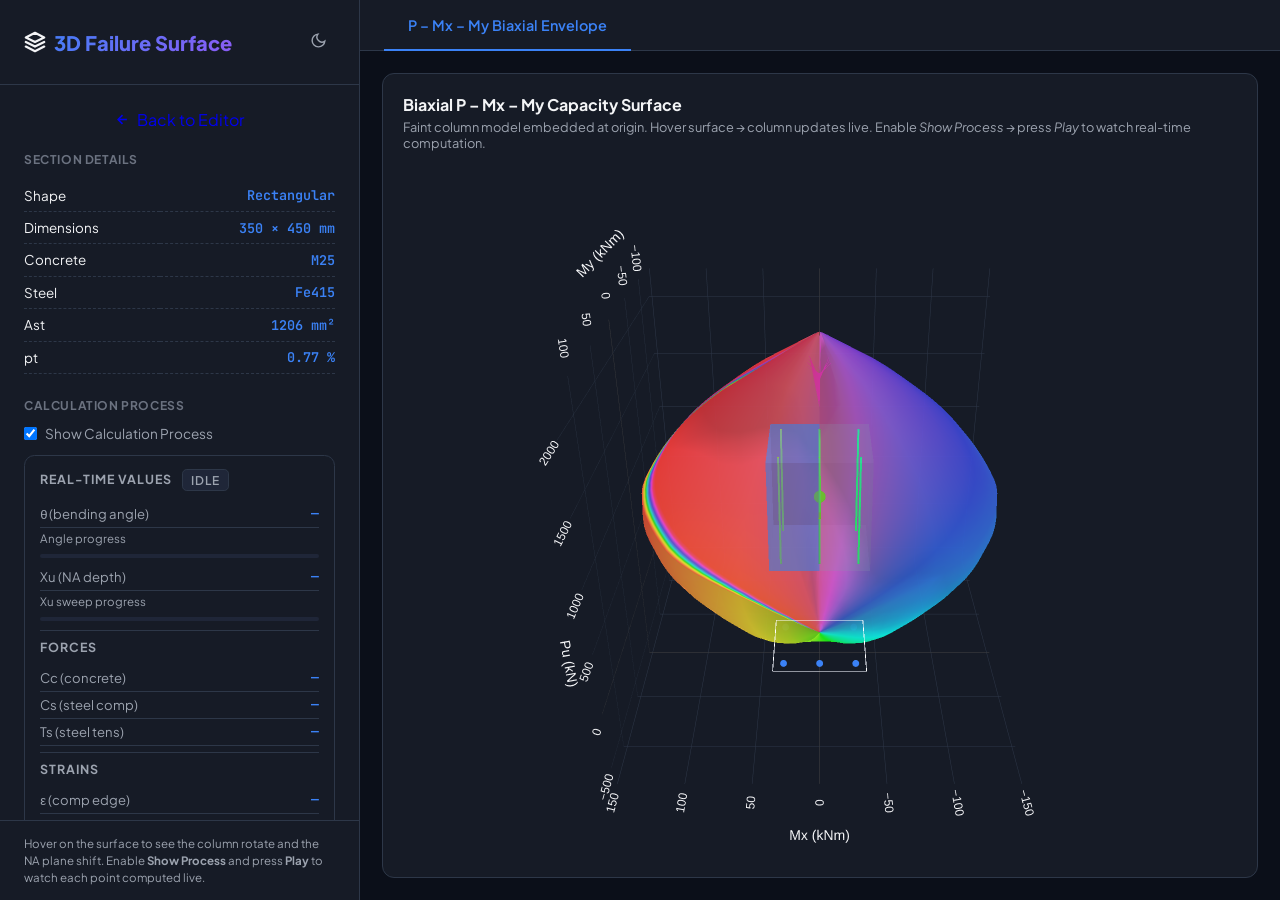
==== advance.html @ 71d0c574 "Modularize frontend, add 3D surface & tests Split the monolithic index into modular assets and add a" ====
<!DOCTYPE html>
<html lang="en">
<head>
    <meta charset="UTF-8">
    <meta name="viewport" content="width=device-width, initial-scale=1.0">
    <title>Mu vs Pu – 3D Biaxial Failure Envelope</title>
    <script src="./plotly-latest.min.js"></script>
    <link rel="preconnect" href="https://fonts.googleapis.com">
    <link rel="preconnect" href="https://fonts.gstatic.com" crossorigin>
    <link href="https://fonts.googleapis.com/css2?family=Plus+Jakarta+Sans:wght@300;400;500;600;700;800&family=JetBrains+Mono:wght@400;500&display=swap" rel="stylesheet">
    <link rel="stylesheet" href="./css/styles.css">

    <style>
        /* ── Loading overlay ───────────────────────────────── */
        .loading-overlay {
            position:absolute; inset:0; z-index:100;
            background:rgba(11,15,25,0.88);
            backdrop-filter:blur(10px);
            display:flex; flex-direction:column;
            align-items:center; justify-content:center;
            border-radius:.75rem; color:var(--text-primary);
        }
        .light-theme .loading-overlay { background:rgba(248,250,252,0.88); }
        .spinner {
            width:44px; height:44px;
            border:4px solid var(--border-color);
            border-top-color:var(--accent-color);
            border-radius:50%; animation:spin 1s linear infinite; margin-bottom:1rem;
        }
        @keyframes spin { to { transform:rotate(360deg); } }
        .prog-wrap {
            width:200px; height:7px;
            background:var(--bg-tertiary); border-radius:10px;
            overflow:hidden; margin-top:.5rem;
        }
        .prog-fill {
            height:100%; width:0;
            background:linear-gradient(90deg,var(--accent-color),#8b5cf6);
            transition:width .08s ease;
        }

        /* ── Single-plot container ─────────────────────────── */
        .plot-card {
            flex:1; display:flex; flex-direction:column;
            overflow:hidden; position:relative;
        }

        /* ── Meta table ────────────────────────────────────── */
        .meta-table { width:100%; border-collapse:collapse; font-size:.84rem; margin-bottom:1.2rem; }
        .meta-table td { padding:.42rem 0; border-bottom:1px dashed var(--border-color); }
        .meta-table td.v { text-align:right; font-family:var(--font-mono); font-weight:600; color:var(--accent-color); }

        /* ── Live-values panel ─────────────────────────────── */
        #livePanel {
            display:none; /* shown only in process mode */
            background:var(--bg-secondary);
            border:1px solid var(--border-color);
            border-radius:.65rem; padding:.85rem .95rem;
            margin-bottom:1rem; font-size:.82rem;
        }
        .lv-title {
            font-weight:700; font-size:.78rem; letter-spacing:.08em;
            text-transform:uppercase; color:var(--text-secondary);
            margin-bottom:.6rem;
        }
        .lv-row {
            display:flex; justify-content:space-between; align-items:center;
            padding:.28rem 0; border-bottom:1px solid var(--border-color);
        }
        .lv-row:last-child { border-bottom:none; }
        .lv-label { color:var(--text-secondary); }
        .lv-val {
            font-family:var(--font-mono); font-weight:600;
            color:var(--accent-color); min-width:80px; text-align:right;
            transition:color .15s;
        }
        .lv-divider {
            height:1px; background:var(--border-color);
            margin:.4rem 0;
        }
        .mini-bar-wrap {
            height:4px; background:var(--bg-tertiary); border-radius:4px;
            overflow:hidden; margin-top:.5rem; margin-bottom:.2rem;
        }
        .mini-bar-fill {
            height:100%; width:0%;
            background:linear-gradient(90deg,#3b82f6,#8b5cf6);
            transition:width .08s linear;
        }
        .mini-bar-fill.xu-bar { background:linear-gradient(90deg,#10b981,#3b82f6); }

        /* ── Controls row ──────────────────────────────────── */
        .ctrl-row { display:flex; gap:.5rem; align-items:center; margin-bottom:.6rem; flex-wrap:wrap; }
        .speed-wrap { display:flex; align-items:center; gap:.4rem; font-size:.8rem; color:var(--text-secondary); margin-top:.5rem; }
        .speed-wrap input[type=range] { flex:1; accent-color:var(--accent-color); }
        .tag-chip {
            display:inline-block; padding:.15rem .5rem; border-radius:.3rem;
            font-size:.75rem; font-weight:600; background:var(--bg-tertiary);
            border:1px solid var(--border-color); color:var(--text-secondary);
        }
    </style>
</head>

<body>
<!-- ══════════════════════════════════════════════════════════════════
     SIDEBAR
══════════════════════════════════════════════════════════════════════ -->
<div class="sidebar">
    <div class="sidebar-header">
        <h1>
            <svg width="22" height="22" viewBox="0 0 24 24" fill="none" stroke="currentColor" stroke-width="2.5" stroke-linecap="round" stroke-linejoin="round">
                <polygon points="12 2 2 7 12 12 22 7 12 2"></polygon>
                <polyline points="2 17 12 22 22 17"></polyline>
                <polyline points="2 12 12 17 22 12"></polyline>
            </svg>
            3D Failure Surface
        </h1>
        <button class="theme-toggle" onclick="toggleTheme()" title="Toggle theme">
            <svg id="themeIcon" width="17" height="17" viewBox="0 0 24 24" fill="none" stroke="currentColor" stroke-width="2">
                <path d="M21 12.79A9 9 0 1 1 11.21 3 7 7 0 0 0 21 12.79z"></path>
            </svg>
        </button>
    </div>

    <div class="sidebar-content">
        <!-- back -->
        <a href="./index.html" class="btn btn-secondary"
           style="margin-bottom:1.4rem;text-decoration:none;display:flex;align-items:center;justify-content:center;gap:.45rem;">
            <svg width="15" height="15" viewBox="0 0 24 24" fill="none" stroke="currentColor" stroke-width="2.5"><line x1="19" y1="12" x2="5" y2="12"></line><polyline points="12 19 5 12 12 5"></polyline></svg>
            Back to Editor
        </a>

        <!-- section meta -->
        <div class="section-title">Section Details</div>
        <table class="meta-table">
            <tr><td>Shape</td>    <td id="metaShape"   class="v">—</td></tr>
            <tr><td>Dimensions</td><td id="metaDims"  class="v">—</td></tr>
            <tr><td>Concrete</td> <td id="metaConcrete" class="v">—</td></tr>
            <tr><td>Steel</td>    <td id="metaSteel"  class="v">—</td></tr>
            <tr><td>Ast</td>      <td id="metaAst"    class="v">—</td></tr>
            <tr><td>pt</td>       <td id="metaPt"     class="v">—</td></tr>
        </table>

        <!-- ══ Show Process toggle + controls ══════════════════ -->
        <div class="section-title">Calculation Process</div>

        <div style="display:flex;align-items:center;gap:.5rem;margin-bottom:.8rem;">
            <input type="checkbox" id="showProcess" checked
                   onchange="toggleProcessPanel()"
                   style="width:auto;cursor:pointer;">
            <label for="showProcess"
                   style="margin:0;font-size:.85rem;cursor:pointer;user-select:none;color:var(--text-secondary);">
                Show Calculation Process
            </label>
        </div>

        <!-- Live values panel — visible only when Show Process is on -->
        <div id="livePanel">
            <div class="lv-title">Real-Time Values  <span id="lv-status" class="tag-chip" style="margin-left:.4rem;">Idle</span></div>

            <div class="lv-row"><span class="lv-label">θ (bending angle)</span>  <span class="lv-val" id="lv-theta">—</span></div>
            <div style="font-size:.72rem;color:var(--text-secondary);margin:.18rem 0 .3rem;">Angle progress</div>
            <div class="mini-bar-wrap"><div class="mini-bar-fill" id="lv-angle-bar"></div></div>

            <div class="lv-row" style="margin-top:.4rem;"><span class="lv-label">Xu (NA depth)</span> <span class="lv-val" id="lv-xu">—</span></div>
            <div style="font-size:.72rem;color:var(--text-secondary);margin:.18rem 0 .3rem;">Xu sweep progress</div>
            <div class="mini-bar-wrap"><div class="mini-bar-fill xu-bar" id="lv-xu-bar"></div></div>

            <div class="lv-divider" style="margin-top:.6rem;"></div>

            <div class="lv-title" style="margin-top:.5rem;">Forces</div>
            <div class="lv-row"><span class="lv-label">Cc (concrete)</span>  <span class="lv-val" id="lv-cc">—</span></div>
            <div class="lv-row"><span class="lv-label">Cs (steel comp)</span><span class="lv-val" id="lv-cs">—</span></div>
            <div class="lv-row"><span class="lv-label">Ts (steel tens)</span><span class="lv-val" id="lv-ts">—</span></div>

            <div class="lv-divider"></div>

            <div class="lv-title" style="margin-top:.5rem;">Strains</div>
            <div class="lv-row"><span class="lv-label">ε (comp edge)</span>  <span class="lv-val" id="lv-etop">—</span></div>
            <div class="lv-row"><span class="lv-label">ε (tens edge)</span>  <span class="lv-val" id="lv-ebot">—</span></div>

            <div class="lv-divider"></div>

            <div class="lv-title" style="margin-top:.5rem;">Capacity</div>
            <div class="lv-row"><span class="lv-label">Pu</span><span class="lv-val" id="lv-pu">—</span></div>
            <div class="lv-row"><span class="lv-label">Mu (resultant)</span><span class="lv-val" id="lv-mu">—</span></div>
            <div class="lv-row"><span class="lv-label">Mx</span><span class="lv-val" id="lv-mx">—</span></div>
            <div class="lv-row"><span class="lv-label">My</span><span class="lv-val" id="lv-my">—</span></div>
        </div>

        <!-- Play controls (visible only when Show Process is on) -->
        <div id="processControls" style="display:none;">
            <div class="ctrl-row">
                <button class="btn btn-primary" id="btnPlayPause" onclick="handlePlayPause()"
                        style="flex:1;font-size:.83rem;padding:.45rem .6rem;">
                    ▶ Play
                </button>
                <button class="btn btn-secondary" id="btnReset" onclick="handleReset()"
                        style="font-size:.83rem;padding:.45rem .7rem;">
                    ↺
                </button>
            </div>
            <div class="speed-wrap">
                <span>Fast</span>
                <input type="range" id="animSpeed" min="0" max="120" step="10" value="20" style="width:90px;">
                <span>Slow</span>
            </div>
        </div>

        <div style="height:.6rem;"></div>

        <!-- Load section + recompute -->
        <div class="section-title">Load Section</div>
        <button class="btn btn-secondary"
                onclick="document.getElementById('sectionFileInput').click()"
                style="margin-bottom:1rem;">
            <svg width="13" height="13" viewBox="0 0 24 24" fill="none" stroke="currentColor" stroke-width="2.5"><path d="M12 21V9"></path><path d="m7 14 5-5 5 5"></path><path d="M5 3h14"></path></svg>
            Load JSON
        </button>
        <input type="file" id="sectionFileInput" accept=".json" style="display:none;" onchange="loadSection(event)">

        <button class="btn btn-primary" onclick="recompute3D()">
            <svg width="15" height="15" viewBox="0 0 24 24" fill="none" stroke="currentColor" stroke-width="2.5"><path d="M21.5 2v6h-6M21.34 15.57a10 10 0 1 1-.57-8.38l5.67-5.67"></path></svg>
            Recompute Surface
        </button>
    </div>

    <div class="sidebar-footer">
        Hover on the surface to see the column rotate and the NA plane shift. Enable
        <b>Show Process</b> and press <b>Play</b> to watch each point computed live.
    </div>
</div>

<!-- ══════════════════════════════════════════════════════════════════
     MAIN PLOT AREA
══════════════════════════════════════════════════════════════════════ -->
<div class="main-container">
    <div class="tabs-header" style="display:flex;align-items:center;">
        <div class="tab-btn active" style="cursor:default;">P – Mx – My Biaxial Envelope</div>
    </div>

    <div style="flex:1;padding:1.4rem;overflow:hidden;display:flex;flex-direction:column;">
        <div class="plot-card card">

            <!-- Loading overlay -->
            <div id="loadingOverlay" class="loading-overlay" style="display:none;">
                <div class="spinner"></div>
                <div style="font-weight:700;font-size:1.05rem;">Building Failure Surface…</div>
                <div id="progressText" style="font-size:.88rem;color:var(--text-secondary);margin-top:.2rem;">0 %</div>
                <div class="prog-wrap"><div class="prog-fill" id="progressBar"></div></div>
            </div>

            <div class="card-header" style="margin-bottom:0;">
                <div>
                    <div class="card-title">Biaxial P – Mx – My Capacity Surface</div>
                    <div style="font-size:.8rem;color:var(--text-secondary);margin-top:.2rem;">
                        Faint column model embedded at origin. Hover surface → column updates live.
                        Enable <em>Show Process</em> → press <em>Play</em> to watch real-time computation.
                    </div>
                </div>
            </div>

            <div id="plotlyPlot3D" style="width:100%;flex:1;min-height:0;"></div>
        </div>
    </div>
</div>

<!-- ════════════════════════════════════════════════════════ Scripts -->
<script src="./js/state.js"></script>
<script src="./js/materials.js"></script>
<script src="./js/geometry.js"></script>
<script src="./js/interaction-diagram.js"></script>
<script src="./js/plot-3d.js"></script>
<script src="./js/section-editor.js"></script>

<script>
// ── Override applySection so loading a new section auto-recomputes ────────────
const _origApply = applySection;
applySection = function(data) {
    _origApply(data);
    updateMetaLabels();
    recompute3D();
};

function updateMetaLabels() {
    document.getElementById('metaShape').textContent =
        sectionType.charAt(0).toUpperCase() + sectionType.slice(1);
    document.getElementById('metaDims').textContent =
        sectionType === 'circular' ? `D = ${maxY} mm` : `${maxX} × ${maxY} mm`;
    document.getElementById('metaConcrete').textContent = `M${fck}`;
    document.getElementById('metaSteel').textContent     = fy;

    const Asc = circles.reduce((s,e) => s + Math.PI/4*e.dia*e.dia, 0);
    const Ag  = sectionType === 'circular' ? Math.PI/4*maxY*maxY : maxX*maxY;
    document.getElementById('metaAst').textContent = `${Math.round(Asc)} mm²`;
    document.getElementById('metaPt').textContent  = `${(Asc/Ag*100).toFixed(2)} %`;
}

// ── Pre-compute + render (normal path) ────────────────────────────────────────
function recompute3D() {
    stopProcessAnimation();  // stop any running animation

    const overlay = document.getElementById('loadingOverlay');
    const bar     = document.getElementById('progressBar');
    const text    = document.getElementById('progressText');
    overlay.style.display = 'flex';
    bar.style.width = '0%'; text.textContent = '0 %';

    setTimeout(() => {
        const mesh = generate3DSurfaceData(pct => {
            bar.style.width  = pct + '%';
            text.textContent = pct + ' %';
        });
        render3DPlot(mesh);
        overlay.style.display = 'none';
        resetPlayUI();
    }, 80);
}

// ── Process panel toggle ──────────────────────────────────────────────────────
function toggleProcessPanel() {
    const on = document.getElementById('showProcess').checked;
    document.getElementById('livePanel').style.display      = on ? 'block' : 'none';
    document.getElementById('processControls').style.display = on ? 'block' : 'none';
    updateProcessTraces();  // show/hide comp block on the plot
}

// ── Play / Pause / Reset ──────────────────────────────────────────────────────
let _isPlaying = false;

function handlePlayPause() {
    if (_animRunning) {
        // Pause
        stopProcessAnimation();
        _isPlaying = false;
        document.getElementById('btnPlayPause').textContent = '▶ Resume';
        document.getElementById('lv-status').textContent    = 'Paused';
    } else {
        // Play or Resume from scratch (recompute3D clears things; for resume we
        // need a fresh run — simplest UX: always restart from the beginning)
        _isPlaying = true;
        document.getElementById('btnPlayPause').textContent = '⏸ Pause';
        document.getElementById('lv-status').textContent    = 'Running…';

        // Hide the pre-computed surface mesh so only live points show
        Plotly.restyle('plotlyPlot3D', { visible: false }, [0]);

        startProcessAnimation(_animScale, _animCenterZ, _animColHeight)
            .then(() => {
                // When animation finishes naturally, restore the surface
                Plotly.restyle('plotlyPlot3D', { visible: true }, [0]);
                document.getElementById('btnPlayPause').textContent = '▶ Play Again';
                document.getElementById('lv-status').textContent    = '✓ Done';
                _isPlaying = false;
            });
    }
}

function handleReset() {
    stopProcessAnimation();
    _isPlaying = false;
    // Wipe live scatter, show surface mesh
    Plotly.restyle('plotlyPlot3D', { x:[[]], y:[[]], z:[[]], visible:false }, [10]);
    Plotly.restyle('plotlyPlot3D', { visible: true }, [0]);
    resetPlayUI();
    // Reset live values panel
    ['lv-theta','lv-xu','lv-pu','lv-mu','lv-mx','lv-my',
     'lv-cc','lv-cs','lv-ts','lv-etop','lv-ebot'].forEach(id => {
        const el = document.getElementById(id);
        if (el) el.textContent = '—';
    });
    document.getElementById('lv-angle-bar').style.width = '0%';
    document.getElementById('lv-xu-bar').style.width    = '0%';
    document.getElementById('lv-status').textContent    = 'Idle';
}

function resetPlayUI() {
    const btn = document.getElementById('btnPlayPause');
    if (btn) { btn.textContent = '▶ Play'; btn.disabled = false; }
}

// ── Theme toggle ──────────────────────────────────────────────────────────────
function toggleTheme() {
    document.body.classList.toggle('light-theme');
    const isLight = document.body.classList.contains('light-theme');
    document.getElementById('themeIcon').innerHTML = isLight
        ? `<circle cx="12" cy="12" r="5"></circle><line x1="12" y1="1" x2="12" y2="3"></line>
           <line x1="12" y1="21" x2="12" y2="23"></line><line x1="4.22" y1="4.22" x2="5.64" y2="5.64"></line>
           <line x1="18.36" y1="18.36" x2="19.78" y2="19.78"></line><line x1="1" y1="12" x2="3" y2="12"></line>
           <line x1="21" y1="12" x2="23" y2="12"></line><line x1="4.22" y1="19.78" x2="5.64" y2="18.36"></line>
           <line x1="18.36" y1="5.64" x2="19.78" y2="4.22"></line>`
        : `<path d="M21 12.79A9 9 0 1 1 11.21 3 7 7 0 0 0 21 12.79z"></path>`;
    recompute3D();
}

// ── Init ──────────────────────────────────────────────────────────────────────
window.onload = function() {
    updateMetaLabels();
    toggleProcessPanel();   // apply initial state of checkbox
    recompute3D();
};
</script>
</body>
</html>
---- css/styles.css ----
:root {
            --bg-primary: #0b0f19;
            --bg-secondary: #161b26;
            --bg-tertiary: #1f2638;
            --accent-color: #3b82f6;
            --accent-hover: #2563eb;
            --text-primary: #f3f4f6;
            --text-secondary: #9ca3af;
            --text-muted: #6b7280;
            --border-color: #2d3748;
            --success-color: #10b981;
            --danger-color: #ef4444;
            --font-main: 'Plus Jakarta Sans', sans-serif;
            --font-mono: 'JetBrains Mono', monospace;
        }

        .light-theme {
            --bg-primary: #f8fafc;
            --bg-secondary: #ffffff;
            --bg-tertiary: #f1f5f9;
            --accent-color: #2563eb;
            --accent-hover: #1d4ed8;
            --text-primary: #0f172a;
            --text-secondary: #475569;
            --text-muted: #94a3b8;
            --border-color: #e2e8f0;
            --success-color: #059669;
            --danger-color: #dc2626;
        }

        * {
            box-sizing: border-box;
            margin: 0;
            padding: 0;
            transition: background-color 0.2s, border-color 0.2s;
        }

        body {
            font-family: var(--font-main);
            background-color: var(--bg-primary);
            color: var(--text-primary);
            display: flex;
            height: 100vh;
            overflow: hidden;
        }

        /* Sidebar styling */
        .disclaimer-overlay {
            position: fixed;
            inset: 0;
            z-index: 9999;
            background: rgba(0, 0, 0, 0.6);
            backdrop-filter: blur(4px);
            display: flex;
            align-items: center;
            justify-content: center;
            padding: 1.5rem;
        }

        .disclaimer-card {
            background-color: var(--bg-secondary);
            border: 1px solid var(--border-color);
            border-radius: 0.75rem;
            max-width: 480px;
            width: 100%;
            padding: 1.75rem;
            box-shadow: 0 20px 50px rgba(0, 0, 0, 0.4);
        }

        .disclaimer-title {
            font-size: 1.15rem;
            font-weight: 700;
            color: var(--text-primary);
            margin-bottom: 0.75rem;
        }

        .disclaimer-card p {
            font-size: 0.9rem;
            line-height: 1.6;
            color: var(--text-secondary);
            margin-bottom: 1rem;
        }

        .disclaimer-card button.btn {
            margin-top: 0.25rem;
        }

        .sidebar {
            width: 360px;
            background-color: var(--bg-secondary);
            border-right: 1px solid var(--border-color);
            display: flex;
            flex-direction: column;
            height: 100%;
            flex-shrink: 0;
            z-index: 10;
        }

        .sidebar-header {
            padding: 1.5rem;
            border-bottom: 1px solid var(--border-color);
            display: flex;
            align-items: center;
            justify-content: space-between;
        }

        .sidebar-header h1 {
            font-size: 1.25rem;
            font-weight: 800;
            background: linear-gradient(135deg, var(--accent-color), #8b5cf6);
            -webkit-background-clip: text;
            -webkit-text-fill-color: transparent;
            display: flex;
            align-items: center;
            gap: 0.5rem;
        }

        .theme-toggle {
            background: none;
            border: none;
            cursor: pointer;
            color: var(--text-secondary);
            padding: 0.5rem;
            border-radius: 0.375rem;
        }

        .theme-toggle:hover {
            background-color: var(--bg-tertiary);
            color: var(--text-primary);
        }

        .sidebar-content {
            flex: 1;
            overflow-y: auto;
            padding: 1.5rem;
        }

        .sidebar-footer {
            flex-shrink: 0;
            padding: 0.85rem 1.5rem;
            border-top: 1px solid var(--border-color);
            font-size: 0.72rem;
            line-height: 1.5;
            color: var(--text-secondary);
        }

        .sidebar-footer a {
            color: var(--accent-color);
            text-decoration: none;
        }

        .sidebar-footer a:hover {
            text-decoration: underline;
        }

        .section-title {
            font-size: 0.75rem;
            text-transform: uppercase;
            letter-spacing: 0.05em;
            color: var(--text-muted);
            margin: 1.5rem 0 0.75rem 0;
            font-weight: 700;
        }

        .section-title:first-of-type {
            margin-top: 0;
        }

        .input-group {
            margin-bottom: 1rem;
        }

        .input-group label {
            display: block;
            font-size: 0.85rem;
            color: var(--text-secondary);
            margin-bottom: 0.375rem;
            font-weight: 500;
        }

        .input-row {
            display: grid;
            grid-template-columns: 1fr 1fr;
            gap: 0.75rem;
        }

        input[type="number"], select, input[type="text"] {
            width: 100%;
            padding: 0.625rem;
            background-color: var(--bg-tertiary);
            border: 1px solid var(--border-color);
            border-radius: 0.5rem;
            color: var(--text-primary);
            font-family: var(--font-mono);
            font-size: 0.9rem;
            outline: none;
        }

        input[type="number"]:focus, select:focus {
            border-color: var(--accent-color);
            box-shadow: 0 0 0 2px rgba(59, 130, 246, 0.2);
        }

        .color-picker-wrapper {
            display: flex;
            gap: 0.5rem;
            align-items: center;
        }

        input[type="color"] {
            -webkit-appearance: none;
            border: none;
            width: 2.5rem;
            height: 2.5rem;
            border-radius: 0.5rem;
            cursor: pointer;
            background: none;
        }

        input[type="color"]::-webkit-color-swatch-wrapper {
            padding: 0;
        }

        input[type="color"]::-webkit-color-swatch {
            border: 1px solid var(--border-color);
            border-radius: 0.5rem;
        }

        button.btn {
            width: 100%;
            padding: 0.625rem;
            border-radius: 0.5rem;
            font-weight: 600;
            font-size: 0.9rem;
            cursor: pointer;
            border: none;
            display: flex;
            align-items: center;
            justify-content: center;
            gap: 0.5rem;
        }

        button.btn-primary {
            background-color: var(--accent-color);
            color: white;
        }

        button.btn-primary:hover {
            background-color: var(--accent-hover);
        }

        button.btn-secondary {
            background-color: var(--bg-tertiary);
            color: var(--text-primary);
            border: 1px solid var(--border-color);
        }

        button.btn-secondary:hover {
            background-color: var(--border-color);
        }

        /* Main Area layout */
        .main-container {
            flex: 1;
            display: flex;
            flex-direction: column;
            height: 100%;
            overflow: hidden;
        }

        .tabs-header {
            display: flex;
            background-color: var(--bg-secondary);
            border-bottom: 1px solid var(--border-color);
            padding: 0 1.5rem;
        }

        .tab-btn {
            padding: 1rem 1.5rem;
            background: none;
            border: none;
            color: var(--text-secondary);
            font-weight: 600;
            font-size: 0.9rem;
            cursor: pointer;
            position: relative;
        }

        .tab-btn.active {
            color: var(--accent-color);
        }

        .tab-btn.active::after {
            content: '';
            position: absolute;
            bottom: -1px;
            left: 0;
            right: 0;
            height: 2px;
            background-color: var(--accent-color);
        }

        .tab-content {
            flex: 1;
            overflow-y: auto;
            padding: 1.5rem;
            display: none;
        }

        .tab-content.active {
            display: flex;
            flex-direction: column;
            gap: 1.5rem;
        }

        /* Editor layout split */
        .editor-grid {
            display: grid;
            grid-template-columns: 1.2fr 1fr;
            gap: 1.5rem;
            height: calc(100vh - 120px);
        }

        @media (max-width: 1024px) {
            .editor-grid {
                grid-template-columns: 1fr;
                height: auto;
                overflow-y: auto;
            }
        }

        .card {
            background-color: var(--bg-secondary);
            border: 1px solid var(--border-color);
            border-radius: 0.75rem;
            padding: 1.25rem;
            display: flex;
            flex-direction: column;
            position: relative;
        }

        .card-header {
            display: flex;
            justify-content: space-between;
            align-items: center;
            margin-bottom: 1rem;
        }

        .card-title {
            font-size: 1rem;
            font-weight: 700;
            color: var(--text-primary);
        }

        /* Canvas visualizer styles */
        .canvas-container {
            position: relative;
            flex: 1;
            min-height: 400px;
            background-color: var(--bg-primary);
            border-radius: 0.5rem;
            border: 1px dashed var(--border-color);
            display: flex;
            align-items: center;
            justify-content: center;
            overflow: hidden;
        }

        #sectionSvg {
            width: 100%;
            height: 100%;
            max-height: 480px;
        }

        /* Tooltip and floating info */
        .hover-info {
            position: absolute;
            top: 0.75rem;
            right: 0.75rem;
            background: rgba(22, 27, 38, 0.85);
            backdrop-filter: blur(4px);
            border: 1px solid var(--border-color);
            padding: 0.5rem 0.75rem;
            border-radius: 0.375rem;
            font-size: 0.8rem;
            font-family: var(--font-mono);
            pointer-events: none;
        }

        /* Reinforcement list */
        .rebar-list-container {
            max-height: 250px;
            overflow-y: auto;
            border: 1px solid var(--border-color);
            border-radius: 0.5rem;
            margin-top: 0.5rem;
        }

        .rebar-table {
            width: 100%;
            border-collapse: collapse;
            font-size: 0.85rem;
            text-align: left;
        }

        .rebar-table th, .rebar-table td {
            padding: 0.5rem 0.75rem;
            border-bottom: 1px solid var(--border-color);
        }

        .rebar-table th {
            background-color: var(--bg-tertiary);
            color: var(--text-secondary);
            position: sticky;
            top: 0;
        }

        .rebar-table tr:hover {
            background-color: var(--bg-tertiary);
        }

        .delete-btn {
            background: none;
            border: none;
            color: var(--danger-color);
            cursor: pointer;
            font-weight: bold;
        }

        /* Diagrams tab split */
        .diagrams-grid {
            display: grid;
            grid-template-columns: 1.2fr 1fr;
            gap: 1.5rem;
            height: calc(100vh - 120px);
        }

        .diagrams-grid > .card {
            min-height: 0;
        }

        @media (max-width: 1024px) {
            .diagrams-grid {
                grid-template-columns: 1fr;
                height: auto;
            }

            .diagrams-grid > .card {
                height: calc(100vh - 200px);
                min-height: 480px;
            }
        }

        /* Profile visualizer (Strain & Stress) */
        .profiles-container {
            display: flex;
            flex-direction: row;
            justify-content: space-around;
            align-items: center;
            flex: 1;
            min-height: 0;
            background-color: var(--bg-primary);
            border-radius: 0.5rem;
            padding: 1rem;
        }

        .profile-plot {
            flex: 1;
            height: 100%;
            min-height: 0;
        }

        /* Analysis values styling */
        .stats-grid {
            display: grid;
            grid-template-columns: repeat(auto-fit, minmax(140px, 1fr));
            gap: 1rem;
            margin-bottom: 1rem;
        }

        .design-check-bar {
            display: flex;
            flex-direction: column;
            gap: 0.75rem;
        }

        .design-check-bar .input-group {
            margin-bottom: 0;
        }

        .check-result-badge {
            padding: 0.625rem 1rem;
            border-radius: 0.5rem;
            font-weight: 700;
            font-size: 0.85rem;
            line-height: 1.4;
            font-family: var(--font-mono);
            background-color: var(--bg-tertiary);
            border: 1px solid var(--border-color);
            color: var(--text-secondary);
        }

        .check-result-badge.safe {
            background-color: rgba(16, 185, 129, 0.12);
            border-color: var(--success-color);
            color: var(--success-color);
        }

        .check-result-badge.unsafe {
            background-color: rgba(239, 68, 68, 0.12);
            border-color: var(--danger-color);
            color: var(--danger-color);
        }

        .diagram-status-banner {
            font-size: 0.8rem;
            padding: 0.5rem 0.75rem;
            border-radius: 0.5rem;
            margin-bottom: 0.75rem;
        }

        .diagram-status-banner:empty {
            display: none;
        }

        .diagram-status-banner.empty {
            background-color: var(--bg-tertiary);
            color: var(--text-secondary);
            border: 1px solid var(--border-color);
        }

        .diagram-status-banner.stale {
            background-color: rgba(245, 158, 11, 0.12);
            color: #f59e0b;
            border: 1px solid #f59e0b;
        }

        .diagram-status-banner.fresh {
            display: none;
        }

        .stat-card {
            background-color: var(--bg-tertiary);
            border: 1px solid var(--border-color);
            border-radius: 0.5rem;
            padding: 0.75rem;
            text-align: center;
        }

        .stat-label {
            font-size: 0.75rem;
            color: var(--text-secondary);
            text-transform: uppercase;
        }

        .stat-value {
            font-size: 1.2rem;
            font-weight: 700;
            color: var(--accent-color);
            font-family: var(--font-mono);
            margin-top: 0.25rem;
        }

        /* Pattern Generator */
        .pattern-generator {
            display: flex;
            flex-direction: column;
            gap: 0.75rem;
            padding: 1rem;
            background-color: var(--bg-tertiary);
            border-radius: 0.5rem;
            border: 1px solid var(--border-color);
            margin-top: 1rem;
        }

        /* Scrollbar styles */
        ::-webkit-scrollbar {
            width: 6px;
            height: 6px;
        }

        ::-webkit-scrollbar-track {
            background: var(--bg-primary);
        }

        ::-webkit-scrollbar-thumb {
            background: var(--border-color);
            border-radius: 3px;
        }

        ::-webkit-scrollbar-thumb:hover {
            background: var(--text-muted);
        }
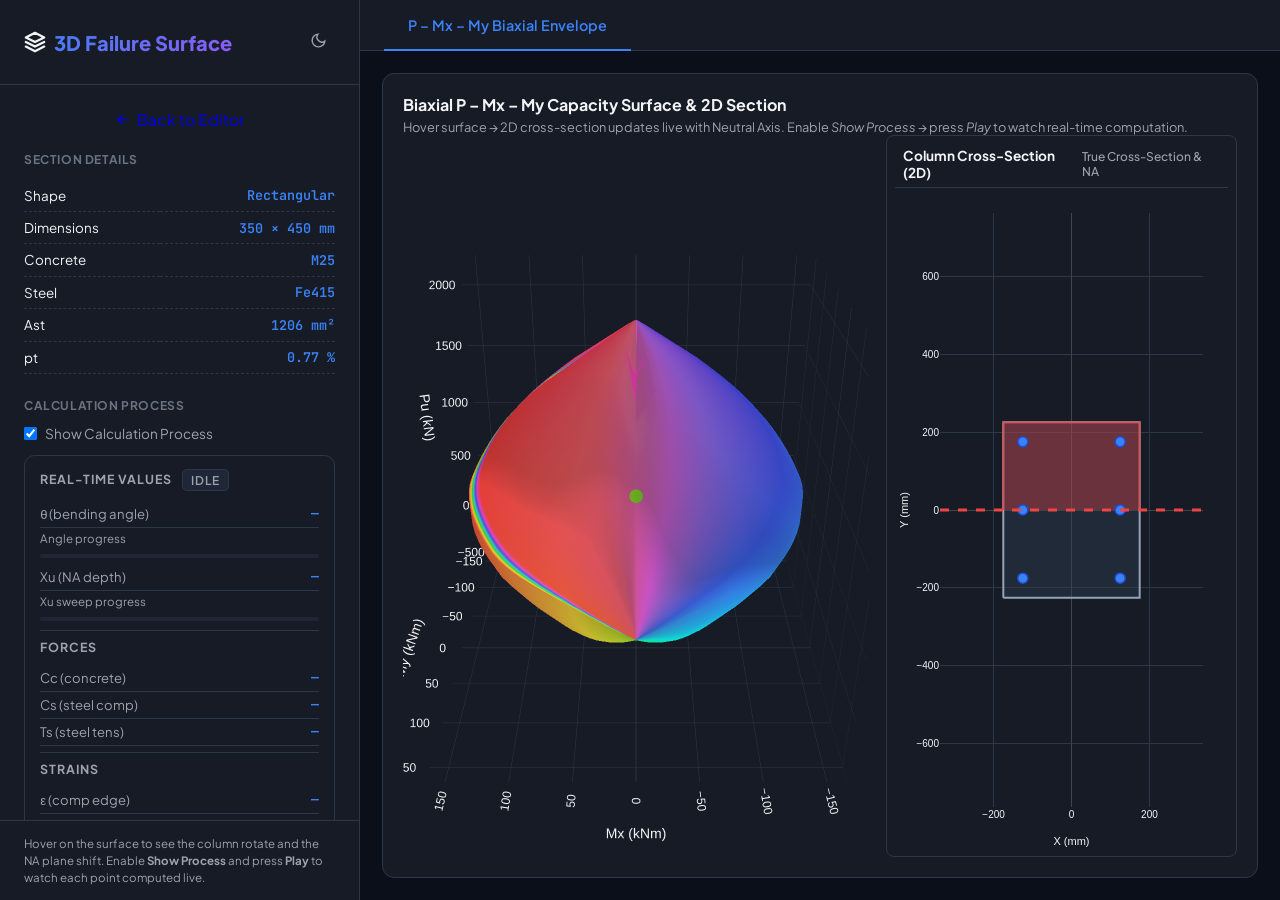
==== commit 6d408569: "Add 2D column cross-section & animation fix Add a 2D column cross-section panel and integrate it wit" ====
--- a/advance.html
+++ b/advance.html
@@ -252,15 +252,25 @@
 
             <div class="card-header" style="margin-bottom:0;">
                 <div>
-                    <div class="card-title">Biaxial P – Mx – My Capacity Surface</div>
+                    <div class="card-title">Biaxial P – Mx – My Capacity Surface & 2D Section</div>
                     <div style="font-size:.8rem;color:var(--text-secondary);margin-top:.2rem;">
-                        Faint column model embedded at origin. Hover surface → column updates live.
+                        Hover surface → 2D cross-section updates live with Neutral Axis.
                         Enable <em>Show Process</em> → press <em>Play</em> to watch real-time computation.
                     </div>
                 </div>
             </div>
 
-            <div id="plotlyPlot3D" style="width:100%;flex:1;min-height:0;"></div>
+            <!-- Two-column / Grid display for 3D Surface & 2D Column Cross-Section -->
+            <div style="flex:1; display:flex; gap:1rem; min-height:0; width:100%;">
+                <div id="plotlyPlot3D" style="flex:1.4; height:100%; min-width:0;"></div>
+                <div style="flex:1; height:100%; min-width:0; display:flex; flex-direction:column; background:var(--bg-secondary); border:1px solid var(--border-color); border-radius:.5rem; padding:.5rem;">
+                    <div style="font-size:.85rem; font-weight:700; color:var(--text-primary); padding:.2rem .5rem .4rem; border-bottom:1px solid var(--border-color); display:flex; justify-content:space-between; align-items:center;">
+                        <span>Column Cross-Section (2D)</span>
+                        <span style="font-size:.75rem; font-weight:500; color:var(--text-secondary);">True Cross-Section & NA</span>
+                    </div>
+                    <div id="plotlyPlot2D" style="flex:1; width:100%; min-height:0;"></div>
+                </div>
+            </div>
         </div>
     </div>
 </div>
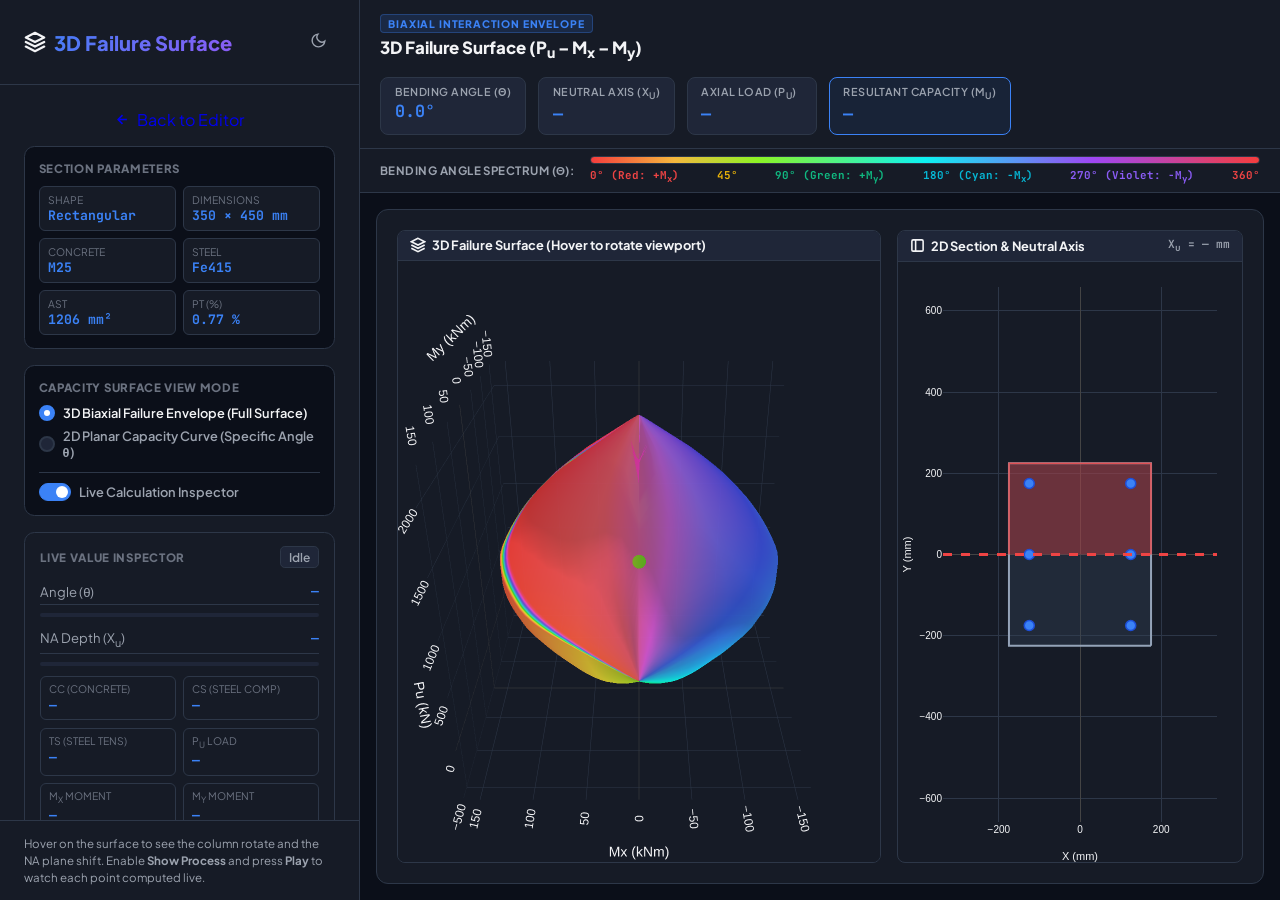
==== commit 71942a56: "Refactor UI and animation for 3D capacity surface Revamp sidebar and main UI; add HUD, legend, and m" ====
--- a/advance.html
+++ b/advance.html
@@ -123,106 +123,139 @@
     </div>
 
     <div class="sidebar-content">
-        <!-- back -->
-        <a href="./index.html" class="btn btn-secondary"
-           style="margin-bottom:1.4rem;text-decoration:none;display:flex;align-items:center;justify-content:center;gap:.45rem;">
+        <!-- Back Navigation -->
+        <a href="./index.html" class="btn btn-secondary back-nav-btn">
             <svg width="15" height="15" viewBox="0 0 24 24" fill="none" stroke="currentColor" stroke-width="2.5"><line x1="19" y1="12" x2="5" y2="12"></line><polyline points="12 19 5 12 12 5"></polyline></svg>
             Back to Editor
         </a>
 
-        <!-- section meta -->
-        <div class="section-title">Section Details</div>
-        <table class="meta-table">
-            <tr><td>Shape</td>    <td id="metaShape"   class="v">—</td></tr>
-            <tr><td>Dimensions</td><td id="metaDims"  class="v">—</td></tr>
-            <tr><td>Concrete</td> <td id="metaConcrete" class="v">—</td></tr>
-            <tr><td>Steel</td>    <td id="metaSteel"  class="v">—</td></tr>
-            <tr><td>Ast</td>      <td id="metaAst"    class="v">—</td></tr>
-            <tr><td>pt</td>       <td id="metaPt"     class="v">—</td></tr>
-        </table>
-
-        <!-- ══ Show Process toggle + controls ══════════════════ -->
-        <div class="section-title">Calculation Process</div>
-
-        <div style="display:flex;align-items:center;gap:.5rem;margin-bottom:.8rem;">
-            <input type="checkbox" id="showProcess" checked
-                   onchange="toggleProcessPanel()"
-                   style="width:auto;cursor:pointer;">
-            <label for="showProcess"
-                   style="margin:0;font-size:.85rem;cursor:pointer;user-select:none;color:var(--text-secondary);">
-                Show Calculation Process
+        <!-- 1. Section Details Card -->
+        <div class="sidebar-card">
+            <div class="card-mini-header">
+                <span class="card-mini-title">Section Parameters</span>
+            </div>
+            <div class="meta-grid">
+                <div class="meta-item"><span class="meta-lbl">Shape</span><span id="metaShape" class="meta-val">—</span></div>
+                <div class="meta-item"><span class="meta-lbl">Dimensions</span><span id="metaDims" class="meta-val">—</span></div>
+                <div class="meta-item"><span class="meta-lbl">Concrete</span><span id="metaConcrete" class="meta-val">—</span></div>
+                <div class="meta-item"><span class="meta-lbl">Steel</span><span id="metaSteel" class="meta-val">—</span></div>
+                <div class="meta-item"><span class="meta-lbl">Ast</span><span id="metaAst" class="meta-val">—</span></div>
+                <div class="meta-item"><span class="meta-lbl">pt (%)</span><span id="metaPt" class="meta-val">—</span></div>
+            </div>
+        </div>
+
+        <!-- 2. View Mode & Filters Card -->
+        <div class="sidebar-card">
+            <div class="card-mini-header">
+                <span class="card-mini-title">Capacity Surface View Mode</span>
+            </div>
+
+            <div class="radio-group">
+                <label class="custom-radio">
+                    <input type="radio" name="surfaceViewMode" value="full" checked onchange="handleViewModeChange('full')">
+                    <span class="radio-circle"></span>
+                    <span class="radio-text">3D Biaxial Failure Envelope (Full Surface)</span>
+                </label>
+
+                <label class="custom-radio" style="margin-top:0.45rem;">
+                    <input type="radio" name="surfaceViewMode" value="single" onchange="handleViewModeChange('single')">
+                    <span class="radio-circle"></span>
+                    <span class="radio-text">2D Planar Capacity Curve (Specific Angle θ)</span>
+                </label>
+            </div>
+
+            <!-- Theta Selector Dropdown (shown when Single Angle mode is selected) -->
+            <div id="singleThetaWrap" class="theta-selector-box" style="display:none; margin-top:0.6rem;">
+                <label for="singleThetaSelect" class="select-label">Bending Angle (θ):</label>
+                <select id="singleThetaSelect" class="clean-select" onchange="onSingleThetaChange(this.value)">
+                    <option value="0" selected>0° (Major Axis +Mx)</option>
+                    <option value="10">10°</option>
+                    <option value="20">20°</option>
+                    <option value="30">30°</option>
+                    <option value="40">40°</option>
+                    <option value="45">45° (Biaxial 1:1 Diagonal)</option>
+                    <option value="50">50°</option>
+                    <option value="60">60°</option>
+                    <option value="70">70°</option>
+                    <option value="80">80°</option>
+                    <option value="90">90° (Minor Axis +My)</option>
+                    <option value="120">120°</option>
+                    <option value="135">135°</option>
+                    <option value="150">150°</option>
+                    <option value="180">180° (-Mx)</option>
+                    <option value="225">225°</option>
+                    <option value="270">270° (-My)</option>
+                    <option value="315">315°</option>
+                </select>
+            </div>
+
+            <label class="custom-toggle" style="margin-top: 0.75rem; border-top: 1px solid var(--border-color); padding-top: 0.6rem;">
+                <input type="checkbox" id="showProcess" checked onchange="toggleProcessPanel()">
+                <span class="toggle-track"><span class="toggle-thumb"></span></span>
+                <span class="toggle-text">Live Calculation Inspector</span>
             </label>
         </div>
 
-        <!-- Live values panel — visible only when Show Process is on -->
-        <div id="livePanel">
-            <div class="lv-title">Real-Time Values  <span id="lv-status" class="tag-chip" style="margin-left:.4rem;">Idle</span></div>
-
-            <div class="lv-row"><span class="lv-label">θ (bending angle)</span>  <span class="lv-val" id="lv-theta">—</span></div>
-            <div style="font-size:.72rem;color:var(--text-secondary);margin:.18rem 0 .3rem;">Angle progress</div>
-            <div class="mini-bar-wrap"><div class="mini-bar-fill" id="lv-angle-bar"></div></div>
-
-            <div class="lv-row" style="margin-top:.4rem;"><span class="lv-label">Xu (NA depth)</span> <span class="lv-val" id="lv-xu">—</span></div>
-            <div style="font-size:.72rem;color:var(--text-secondary);margin:.18rem 0 .3rem;">Xu sweep progress</div>
-            <div class="mini-bar-wrap"><div class="mini-bar-fill xu-bar" id="lv-xu-bar"></div></div>
-
-            <div class="lv-divider" style="margin-top:.6rem;"></div>
-
-            <div class="lv-title" style="margin-top:.5rem;">Forces</div>
-            <div class="lv-row"><span class="lv-label">Cc (concrete)</span>  <span class="lv-val" id="lv-cc">—</span></div>
-            <div class="lv-row"><span class="lv-label">Cs (steel comp)</span><span class="lv-val" id="lv-cs">—</span></div>
-            <div class="lv-row"><span class="lv-label">Ts (steel tens)</span><span class="lv-val" id="lv-ts">—</span></div>
-
-            <div class="lv-divider"></div>
-
-            <div class="lv-title" style="margin-top:.5rem;">Strains</div>
-            <div class="lv-row"><span class="lv-label">ε (comp edge)</span>  <span class="lv-val" id="lv-etop">—</span></div>
-            <div class="lv-row"><span class="lv-label">ε (tens edge)</span>  <span class="lv-val" id="lv-ebot">—</span></div>
-
-            <div class="lv-divider"></div>
-
-            <div class="lv-title" style="margin-top:.5rem;">Capacity</div>
-            <div class="lv-row"><span class="lv-label">Pu</span><span class="lv-val" id="lv-pu">—</span></div>
-            <div class="lv-row"><span class="lv-label">Mu (resultant)</span><span class="lv-val" id="lv-mu">—</span></div>
-            <div class="lv-row"><span class="lv-label">Mx</span><span class="lv-val" id="lv-mx">—</span></div>
-            <div class="lv-row"><span class="lv-label">My</span><span class="lv-val" id="lv-my">—</span></div>
-        </div>
-
-        <!-- Play controls (visible only when Show Process is on) -->
-        <div id="processControls" style="display:none;">
-            <div class="ctrl-row">
-                <button class="btn btn-primary" id="btnPlayPause" onclick="handlePlayPause()"
-                        style="flex:1;font-size:.83rem;padding:.45rem .6rem;">
-                    ▶ Play
-                </button>
-                <button class="btn btn-secondary" id="btnReset" onclick="handleReset()"
-                        style="font-size:.83rem;padding:.45rem .7rem;">
-                    ↺
-                </button>
-            </div>
-            <div class="speed-wrap">
-                <span>Fast</span>
-                <input type="range" id="animSpeed" min="0" max="120" step="10" value="20" style="width:90px;">
-                <span>Slow</span>
-            </div>
-        </div>
-
-        <div style="height:.6rem;"></div>
-
-        <!-- Load section + recompute -->
-        <div class="section-title">Load Section</div>
-        <button class="btn btn-secondary"
-                onclick="document.getElementById('sectionFileInput').click()"
-                style="margin-bottom:1rem;">
-            <svg width="13" height="13" viewBox="0 0 24 24" fill="none" stroke="currentColor" stroke-width="2.5"><path d="M12 21V9"></path><path d="m7 14 5-5 5 5"></path><path d="M5 3h14"></path></svg>
-            Load JSON
-        </button>
-        <input type="file" id="sectionFileInput" accept=".json" style="display:none;" onchange="loadSection(event)">
-
-        <button class="btn btn-primary" onclick="recompute3D()">
-            <svg width="15" height="15" viewBox="0 0 24 24" fill="none" stroke="currentColor" stroke-width="2.5"><path d="M21.5 2v6h-6M21.34 15.57a10 10 0 1 1-.57-8.38l5.67-5.67"></path></svg>
-            Recompute Surface
-        </button>
+        <!-- 3. Live Calculation Inspector (Visible when Live Calculation Inspector toggle is ON) -->
+        <div id="livePanel" class="sidebar-card">
+            <div class="card-mini-header">
+                <span class="card-mini-title">Live Value Inspector</span>
+                <span id="lv-status" class="tag-chip">Idle</span>
+            </div>
+
+            <div class="lv-group">
+                <div class="lv-row"><span class="lv-label">Angle (θ)</span><span class="lv-val" id="lv-theta">—</span></div>
+                <div class="mini-bar-wrap"><div class="mini-bar-fill" id="lv-angle-bar"></div></div>
+            </div>
+
+            <div class="lv-group">
+                <div class="lv-row"><span class="lv-label">NA Depth (X<sub>u</sub>)</span><span class="lv-val" id="lv-xu">—</span></div>
+                <div class="mini-bar-wrap"><div class="mini-bar-fill xu-bar" id="lv-xu-bar"></div></div>
+            </div>
+
+            <div class="meta-grid" style="margin-top:0.6rem;">
+                <div class="meta-item"><span class="meta-lbl">Cc (Concrete)</span><span id="lv-cc" class="meta-val">—</span></div>
+                <div class="meta-item"><span class="meta-lbl">Cs (Steel Comp)</span><span id="lv-cs" class="meta-val">—</span></div>
+                <div class="meta-item"><span class="meta-lbl">Ts (Steel Tens)</span><span id="lv-ts" class="meta-val">—</span></div>
+                <div class="meta-item"><span class="meta-lbl">P<sub>u</sub> Load</span><span id="lv-pu" class="meta-val">—</span></div>
+                <div class="meta-item"><span class="meta-lbl">M<sub>x</sub> Moment</span><span id="lv-mx" class="meta-val">—</span></div>
+                <div class="meta-item"><span class="meta-lbl">M<sub>y</sub> Moment</span><span id="lv-my" class="meta-val">—</span></div>
+            </div>
+
+            <!-- Play / Speed Controls inside Inspector -->
+            <div id="processControls" style="margin-top:0.75rem; border-top: 1px solid var(--border-color); padding-top: 0.75rem;">
+                <div class="ctrl-row">
+                    <button class="btn btn-primary" id="btnPlayPause" onclick="handlePlayPause()" style="flex:1;">
+                        ▶ Play Sweep
+                    </button>
+                    <button class="btn btn-secondary" id="btnReset" onclick="handleReset()" style="width: auto;">
+                        ↺ Reset
+                    </button>
+                </div>
+                <div class="speed-wrap" style="margin-top: 0.6rem;">
+                    <span>Fast</span>
+                    <input type="range" id="animSpeed" min="0" max="120" step="10" value="20" style="flex:1;">
+                    <span>Slow</span>
+                </div>
+            </div>
+        </div>
+
+        <!-- Section Operations Card -->
+        <div class="sidebar-card">
+            <div class="card-mini-header">
+                <span class="card-mini-title">Section Actions</span>
+            </div>
+            <button class="btn btn-secondary" onclick="document.getElementById('sectionFileInput').click()" style="margin-bottom:0.5rem;">
+                <svg width="13" height="13" viewBox="0 0 24 24" fill="none" stroke="currentColor" stroke-width="2.5"><path d="M12 21V9"></path><path d="m7 14 5-5 5 5"></path><path d="M5 3h14"></path></svg>
+                Load Section JSON
+            </button>
+            <input type="file" id="sectionFileInput" accept=".json" style="display:none;" onchange="loadSection(event)">
+
+            <button class="btn btn-primary" onclick="recompute3D()">
+                <svg width="15" height="15" viewBox="0 0 24 24" fill="none" stroke="currentColor" stroke-width="2.5"><path d="M21.5 2v6h-6M21.34 15.57a10 10 0 1 1-.57-8.38l5.67-5.67"></path></svg>
+                Recompute Surface
+            </button>
+        </div>
     </div>
 
     <div class="sidebar-footer">
@@ -232,43 +265,85 @@
 </div>
 
 <!-- ══════════════════════════════════════════════════════════════════
-     MAIN PLOT AREA
+     MAIN PLOT AREA & DASHBOARD
 ══════════════════════════════════════════════════════════════════════ -->
 <div class="main-container">
-    <div class="tabs-header" style="display:flex;align-items:center;">
-        <div class="tab-btn active" style="cursor:default;">P – Mx – My Biaxial Envelope</div>
-    </div>
-
-    <div style="flex:1;padding:1.4rem;overflow:hidden;display:flex;flex-direction:column;">
-        <div class="plot-card card">
+    <!-- Top Concept & HUD Banner -->
+    <div class="hud-header">
+        <div class="hud-title-wrap">
+            <div class="hud-badge">Biaxial Interaction Envelope</div>
+            <h2 class="hud-main-title">3D Failure Surface (P<sub>u</sub> – M<sub>x</sub> – M<sub>y</sub>)</h2>
+        </div>
+        <div class="hud-metrics">
+            <div class="hud-card">
+                <span class="hud-label">Bending Angle (θ)</span>
+                <span class="hud-val" id="hudTheta">0.0°</span>
+            </div>
+            <div class="hud-card">
+                <span class="hud-label">Neutral Axis (X<sub>u</sub>)</span>
+                <span class="hud-val" id="hudXu">—</span>
+            </div>
+            <div class="hud-card">
+                <span class="hud-label">Axial Load (P<sub>u</sub>)</span>
+                <span class="hud-val" id="hudPu">—</span>
+            </div>
+            <div class="hud-card highlight">
+                <span class="hud-label">Resultant Capacity (M<sub>u</sub>)</span>
+                <span class="hud-val" id="hudMu">—</span>
+            </div>
+        </div>
+    </div>
+
+    <!-- Surface Color Scale & Angle Legend -->
+    <div class="color-legend-bar">
+        <span class="legend-title">Bending Angle Spectrum (θ):</span>
+        <div class="color-spectrum">
+            <div class="spectrum-gradient"></div>
+            <div class="spectrum-labels">
+                <span style="color:#ef4444;">0° (Red: +M<sub>x</sub>)</span>
+                <span style="color:#eab308;">45°</span>
+                <span style="color:#10b981;">90° (Green: +M<sub>y</sub>)</span>
+                <span style="color:#06b6d4;">180° (Cyan: -M<sub>x</sub>)</span>
+                <span style="color:#8b5cf6;">270° (Violet: -M<sub>y</sub>)</span>
+                <span style="color:#ef4444;">360°</span>
+            </div>
+        </div>
+    </div>
+
+    <div style="flex:1; padding:1rem; overflow:hidden; display:flex; flex-direction:column;">
+        <div class="plot-card card" style="flex:1; display:flex; flex-direction:column;">
 
             <!-- Loading overlay -->
             <div id="loadingOverlay" class="loading-overlay" style="display:none;">
                 <div class="spinner"></div>
-                <div style="font-weight:700;font-size:1.05rem;">Building Failure Surface…</div>
+                <div style="font-weight:700;font-size:1.05rem;">Generating 3D Capacity Surface Mesh…</div>
                 <div id="progressText" style="font-size:.88rem;color:var(--text-secondary);margin-top:.2rem;">0 %</div>
                 <div class="prog-wrap"><div class="prog-fill" id="progressBar"></div></div>
             </div>
 
-            <div class="card-header" style="margin-bottom:0;">
-                <div>
-                    <div class="card-title">Biaxial P – Mx – My Capacity Surface & 2D Section</div>
-                    <div style="font-size:.8rem;color:var(--text-secondary);margin-top:.2rem;">
-                        Hover surface → 2D cross-section updates live with Neutral Axis.
-                        Enable <em>Show Process</em> → press <em>Play</em> to watch real-time computation.
+            <!-- Clean 2-Column Split Viewport -->
+            <div style="flex:1; display:flex; gap:1rem; min-height:0; width:100%;">
+                <!-- Left: 3D Failure Surface -->
+                <div class="viewport-box" style="flex:1.4;">
+                    <div class="box-header">
+                        <div class="box-title">
+                            <svg width="16" height="16" viewBox="0 0 24 24" fill="none" stroke="currentColor" stroke-width="2.5"><polygon points="12 2 2 7 12 12 22 7 12 2"></polygon><polyline points="2 17 12 22 22 17"></polyline><polyline points="2 12 12 17 22 12"></polyline></svg>
+                            3D Failure Surface (Hover to rotate viewport)
+                        </div>
                     </div>
+                    <div id="plotlyPlot3D" style="flex:1; width:100%; height:100%; min-height:0;"></div>
                 </div>
-            </div>
-
-            <!-- Two-column / Grid display for 3D Surface & 2D Column Cross-Section -->
-            <div style="flex:1; display:flex; gap:1rem; min-height:0; width:100%;">
-                <div id="plotlyPlot3D" style="flex:1.4; height:100%; min-width:0;"></div>
-                <div style="flex:1; height:100%; min-width:0; display:flex; flex-direction:column; background:var(--bg-secondary); border:1px solid var(--border-color); border-radius:.5rem; padding:.5rem;">
-                    <div style="font-size:.85rem; font-weight:700; color:var(--text-primary); padding:.2rem .5rem .4rem; border-bottom:1px solid var(--border-color); display:flex; justify-content:space-between; align-items:center;">
-                        <span>Column Cross-Section (2D)</span>
-                        <span style="font-size:.75rem; font-weight:500; color:var(--text-secondary);">True Cross-Section & NA</span>
+
+                <!-- Right: 2D Section Viewport -->
+                <div class="viewport-box" style="flex:1;">
+                    <div class="box-header">
+                        <div class="box-title">
+                            <svg width="15" height="15" viewBox="0 0 24 24" fill="none" stroke="currentColor" stroke-width="2.5"><rect x="3" y="3" width="18" height="18" rx="2" ry="2"></rect><line x1="9" y1="3" x2="9" y2="21"></line></svg>
+                            2D Section & Neutral Axis
+                        </div>
+                        <span class="box-tag" id="naDepthTag">X<sub>u</sub> = — mm</span>
                     </div>
-                    <div id="plotlyPlot2D" style="flex:1; width:100%; min-height:0;"></div>
+                    <div id="plotlyPlot2D" style="flex:1; width:100%; height:100%; min-height:0;"></div>
                 </div>
             </div>
         </div>
@@ -327,7 +402,7 @@
     }, 80);
 }
 
-// ── Process panel toggle ──────────────────────────────────────────────────────
+// ── Process panel toggle & Single Theta Slice toggle ─────────────────────────
 function toggleProcessPanel() {
     const on = document.getElementById('showProcess').checked;
     document.getElementById('livePanel').style.display      = on ? 'block' : 'none';
@@ -335,53 +410,23 @@
     updateProcessTraces();  // show/hide comp block on the plot
 }
 
-// ── Play / Pause / Reset ──────────────────────────────────────────────────────
-let _isPlaying = false;
-
-function handlePlayPause() {
-    if (_animRunning) {
-        // Pause
-        stopProcessAnimation();
-        _isPlaying = false;
-        document.getElementById('btnPlayPause').textContent = '▶ Resume';
-        document.getElementById('lv-status').textContent    = 'Paused';
-    } else {
-        // Play or Resume from scratch (recompute3D clears things; for resume we
-        // need a fresh run — simplest UX: always restart from the beginning)
-        _isPlaying = true;
-        document.getElementById('btnPlayPause').textContent = '⏸ Pause';
-        document.getElementById('lv-status').textContent    = 'Running…';
-
-        // Hide the pre-computed surface mesh so only live points show
-        Plotly.restyle('plotlyPlot3D', { visible: false }, [0]);
-
-        startProcessAnimation(_animScale, _animCenterZ, _animColHeight)
-            .then(() => {
-                // When animation finishes naturally, restore the surface
-                Plotly.restyle('plotlyPlot3D', { visible: true }, [0]);
-                document.getElementById('btnPlayPause').textContent = '▶ Play Again';
-                document.getElementById('lv-status').textContent    = '✓ Done';
-                _isPlaying = false;
-            });
+// ── View Mode & Single Theta Slice Handlers ──────────────────────────────────
+function handleViewModeChange(mode) {
+    // Reset any running or paused animation state instantly when radio mode changes
+    handleReset();
+
+    const isSingle = (mode === 'single');
+    document.getElementById('singleThetaWrap').style.display = isSingle ? 'block' : 'none';
+    const angleVal = document.getElementById('singleThetaSelect').value;
+    filterByTheta(isSingle ? parseInt(angleVal) : null);
+}
+
+function onSingleThetaChange(angleVal) {
+    handleReset();
+    const isSingle = document.querySelector('input[name="surfaceViewMode"]:checked')?.value === 'single';
+    if (isSingle) {
+        filterByTheta(parseInt(angleVal));
     }
-}
-
-function handleReset() {
-    stopProcessAnimation();
-    _isPlaying = false;
-    // Wipe live scatter, show surface mesh
-    Plotly.restyle('plotlyPlot3D', { x:[[]], y:[[]], z:[[]], visible:false }, [10]);
-    Plotly.restyle('plotlyPlot3D', { visible: true }, [0]);
-    resetPlayUI();
-    // Reset live values panel
-    ['lv-theta','lv-xu','lv-pu','lv-mu','lv-mx','lv-my',
-     'lv-cc','lv-cs','lv-ts','lv-etop','lv-ebot'].forEach(id => {
-        const el = document.getElementById(id);
-        if (el) el.textContent = '—';
-    });
-    document.getElementById('lv-angle-bar').style.width = '0%';
-    document.getElementById('lv-xu-bar').style.width    = '0%';
-    document.getElementById('lv-status').textContent    = 'Idle';
 }
 
 function resetPlayUI() {
--- a/css/styles.css
+++ b/css/styles.css
@@ -592,4 +592,379 @@
         ::-webkit-scrollbar-thumb:hover {
             background: var(--text-muted);
         }
+
+        /* ── Concept Dashboard HUD & Viewports ──────────────────────────── */
+        .hud-header {
+            background-color: var(--bg-secondary);
+            border-bottom: 1px solid var(--border-color);
+            padding: 0.85rem 1.25rem;
+            display: flex;
+            align-items: center;
+            justify-content: space-between;
+            gap: 1rem;
+            flex-wrap: wrap;
+        }
+        .hud-title-wrap {
+            display: flex;
+            flex-direction: column;
+            gap: 0.2rem;
+        }
+        .hud-badge {
+            align-self: flex-start;
+            font-size: 0.65rem;
+            font-weight: 800;
+            text-transform: uppercase;
+            letter-spacing: 0.08em;
+            padding: 0.15rem 0.45rem;
+            border-radius: 0.25rem;
+            background: rgba(59, 130, 246, 0.15);
+            color: var(--accent-color);
+            border: 1px solid rgba(59, 130, 246, 0.3);
+        }
+        .hud-main-title {
+            font-size: 1.05rem;
+            font-weight: 800;
+            color: var(--text-primary);
+        }
+        .hud-metrics {
+            display: flex;
+            gap: 0.75rem;
+            flex-wrap: wrap;
+        }
+        .hud-card {
+            background-color: var(--bg-tertiary);
+            border: 1px solid var(--border-color);
+            border-radius: 0.5rem;
+            padding: 0.45rem 0.85rem;
+            display: flex;
+            flex-direction: column;
+            min-width: 130px;
+        }
+        .hud-card.highlight {
+            border-color: var(--accent-color);
+            background: rgba(59, 130, 246, 0.08);
+        }
+        .hud-label {
+            font-size: 0.68rem;
+            font-weight: 600;
+            color: var(--text-secondary);
+            text-transform: uppercase;
+            letter-spacing: 0.04em;
+        }
+        .hud-val {
+            font-family: var(--font-mono);
+            font-size: 1.05rem;
+            font-weight: 700;
+            color: var(--accent-color);
+            margin: 0.1rem 0;
+        }
+        .hud-sub {
+            font-size: 0.7rem;
+            color: var(--text-muted);
+        }
+
+        .angle-slicer-bar {
+            background-color: var(--bg-primary);
+            border-bottom: 1px solid var(--border-color);
+            padding: 0.5rem 1.25rem;
+            display: flex;
+            align-items: center;
+            gap: 0.4rem;
+            overflow-x: auto;
+        }
+        .slicer-label {
+            font-size: 0.75rem;
+            font-weight: 700;
+            color: var(--text-secondary);
+            margin-right: 0.3rem;
+            white-space: nowrap;
+        }
+        .angle-btn {
+            background: var(--bg-secondary);
+            border: 1px solid var(--border-color);
+            color: var(--text-secondary);
+            padding: 0.25rem 0.65rem;
+            border-radius: 0.375rem;
+            font-size: 0.75rem;
+            font-weight: 600;
+            cursor: pointer;
+            white-space: nowrap;
+            transition: all 0.15s ease;
+        }
+        .angle-btn:hover {
+            border-color: var(--accent-color);
+            color: var(--text-primary);
+        }
+        .angle-btn.active {
+            background: var(--accent-color);
+            border-color: var(--accent-color);
+            color: #ffffff;
+        }
+
+        .color-legend-bar {
+            background-color: var(--bg-secondary);
+            border-bottom: 1px solid var(--border-color);
+            padding: 0.45rem 1.25rem;
+            display: flex;
+            align-items: center;
+            gap: 1rem;
+            flex-wrap: wrap;
+        }
+        .legend-title {
+            font-size: 0.72rem;
+            font-weight: 700;
+            color: var(--text-secondary);
+            text-transform: uppercase;
+            letter-spacing: 0.04em;
+            white-space: nowrap;
+        }
+        .color-spectrum {
+            flex: 1;
+            display: flex;
+            flex-direction: column;
+            gap: 0.2rem;
+            min-width: 280px;
+        }
+        .spectrum-gradient {
+            height: 8px;
+            border-radius: 4px;
+            background: linear-gradient(90deg, 
+                hsl(0, 90%, 60%) 0%,
+                hsl(40, 90%, 60%) 12.5%,
+                hsl(90, 90%, 55%) 25%,
+                hsl(180, 90%, 50%) 50%,
+                hsl(270, 90%, 62%) 75%,
+                hsl(360, 90%, 60%) 100%
+            );
+            border: 1px solid var(--border-color);
+        }
+        .spectrum-labels {
+            display: flex;
+            justify-content: space-between;
+            font-size: 0.68rem;
+            font-weight: 700;
+            font-family: var(--font-mono);
+        }
+
+        /* ── Sidebar Cards & Modern Controls ────────────────────────────── */
+        .back-nav-btn {
+            margin-bottom: 1rem;
+            text-decoration: none;
+            display: flex;
+            align-items: center;
+            justify-content: center;
+            gap: 0.45rem;
+        }
+        .sidebar-card {
+            background-color: var(--bg-primary);
+            border: 1px solid var(--border-color);
+            border-radius: 0.65rem;
+            padding: 0.85rem;
+            margin-bottom: 1rem;
+        }
+        .card-mini-header {
+            display: flex;
+            align-items: center;
+            justify-content: space-between;
+            margin-bottom: 0.65rem;
+        }
+        .card-mini-title {
+            font-size: 0.72rem;
+            font-weight: 800;
+            text-transform: uppercase;
+            letter-spacing: 0.06em;
+            color: var(--text-muted);
+        }
+        .meta-grid {
+            display: grid;
+            grid-template-columns: 1fr 1fr;
+            gap: 0.45rem;
+        }
+        .meta-item {
+            background: var(--bg-secondary);
+            border: 1px solid var(--border-color);
+            border-radius: 0.375rem;
+            padding: 0.35rem 0.5rem;
+            display: flex;
+            flex-direction: column;
+        }
+        .meta-lbl {
+            font-size: 0.65rem;
+            color: var(--text-muted);
+            text-transform: uppercase;
+        }
+        .meta-val {
+            font-family: var(--font-mono);
+            font-size: 0.82rem;
+            font-weight: 700;
+            color: var(--accent-color);
+            margin-top: 0.1rem;
+        }
+        /* Custom Radio Buttons */
+        .radio-group {
+            display: flex;
+            flex-direction: column;
+        }
+        .custom-radio {
+            display: flex;
+            align-items: center;
+            gap: 0.5rem;
+            cursor: pointer;
+            user-select: none;
+        }
+        .custom-radio input {
+            display: none;
+        }
+        .radio-circle {
+            width: 16px;
+            height: 16px;
+            border-radius: 50%;
+            border: 2px solid var(--border-color);
+            background: var(--bg-tertiary);
+            position: relative;
+            flex-shrink: 0;
+            transition: border-color 0.2s, background 0.2s;
+        }
+        .custom-radio input:checked + .radio-circle {
+            border-color: var(--accent-color);
+            background: var(--accent-color);
+        }
+        .custom-radio input:checked + .radio-circle::after {
+            content: '';
+            width: 6px;
+            height: 6px;
+            border-radius: 50%;
+            background: #ffffff;
+            position: absolute;
+            top: 3px;
+            left: 3px;
+        }
+        .radio-text {
+            font-size: 0.8rem;
+            font-weight: 600;
+            color: var(--text-secondary);
+        }
+        .custom-radio input:checked ~ .radio-text {
+            color: var(--text-primary);
+        }
+
+        .custom-toggle {
+            display: flex;
+            align-items: center;
+            gap: 0.55rem;
+            cursor: pointer;
+            user-select: none;
+        }
+        .custom-toggle input {
+            display: none;
+        }
+        .toggle-track {
+            width: 32px;
+            height: 18px;
+            background: var(--bg-tertiary);
+            border: 1px solid var(--border-color);
+            border-radius: 10px;
+            position: relative;
+            transition: background 0.2s, border-color 0.2s;
+            flex-shrink: 0;
+        }
+        .toggle-thumb {
+            width: 12px;
+            height: 12px;
+            background: var(--text-muted);
+            border-radius: 50%;
+            position: absolute;
+            top: 2px;
+            left: 2px;
+            transition: transform 0.2s, background 0.2s;
+        }
+        .custom-toggle input:checked + .toggle-track {
+            background: var(--accent-color);
+            border-color: var(--accent-color);
+        }
+        .custom-toggle input:checked + .toggle-track .toggle-thumb {
+            transform: translateX(14px);
+            background: #ffffff;
+        }
+        .toggle-text {
+            font-size: 0.8rem;
+            font-weight: 600;
+            color: var(--text-secondary);
+        }
+        .theta-selector-box {
+            margin-top: 0.5rem;
+            background: var(--bg-secondary);
+            border: 1px solid var(--border-color);
+            border-radius: 0.45rem;
+            padding: 0.5rem;
+        }
+        .select-label {
+            font-size: 0.72rem;
+            font-weight: 700;
+            color: var(--text-secondary);
+            margin-bottom: 0.25rem;
+            display: block;
+        }
+        .clean-select {
+            width: 100%;
+            padding: 0.35rem 0.5rem;
+            background: var(--bg-tertiary);
+            border: 1px solid var(--border-color);
+            border-radius: 0.35rem;
+            color: var(--text-primary);
+            font-size: 0.82rem;
+            font-family: var(--font-main);
+            outline: none;
+        }
+        .lv-group {
+            margin-bottom: 0.45rem;
+        }
+
+        .dashboard-grid {
+            flex: 1;
+            display: flex;
+            gap: 0.85rem;
+            min-height: 0;
+            width: 100%;
+        }
+        .viewport-box {
+            background: var(--bg-secondary);
+            border: 1px solid var(--border-color);
+            border-radius: 0.5rem;
+            display: flex;
+            flex-direction: column;
+            overflow: hidden;
+            flex: 1.3;
+            min-width: 0;
+        }
+        .box-header {
+            padding: 0.4rem 0.75rem;
+            background: var(--bg-tertiary);
+            border-bottom: 1px solid var(--border-color);
+            display: flex;
+            align-items: center;
+            justify-content: space-between;
+        }
+        .box-title {
+            font-size: 0.8rem;
+            font-weight: 700;
+            color: var(--text-primary);
+            display: flex;
+            align-items: center;
+            gap: 0.4rem;
+        }
+        .box-tag {
+            font-size: 0.7rem;
+            font-weight: 600;
+            font-family: var(--font-mono);
+            color: var(--text-secondary);
+        }
+        .side-analysis-panel {
+            flex: 1;
+            display: flex;
+            flex-direction: column;
+            gap: 0.85rem;
+            min-width: 0;
+        }
+
     
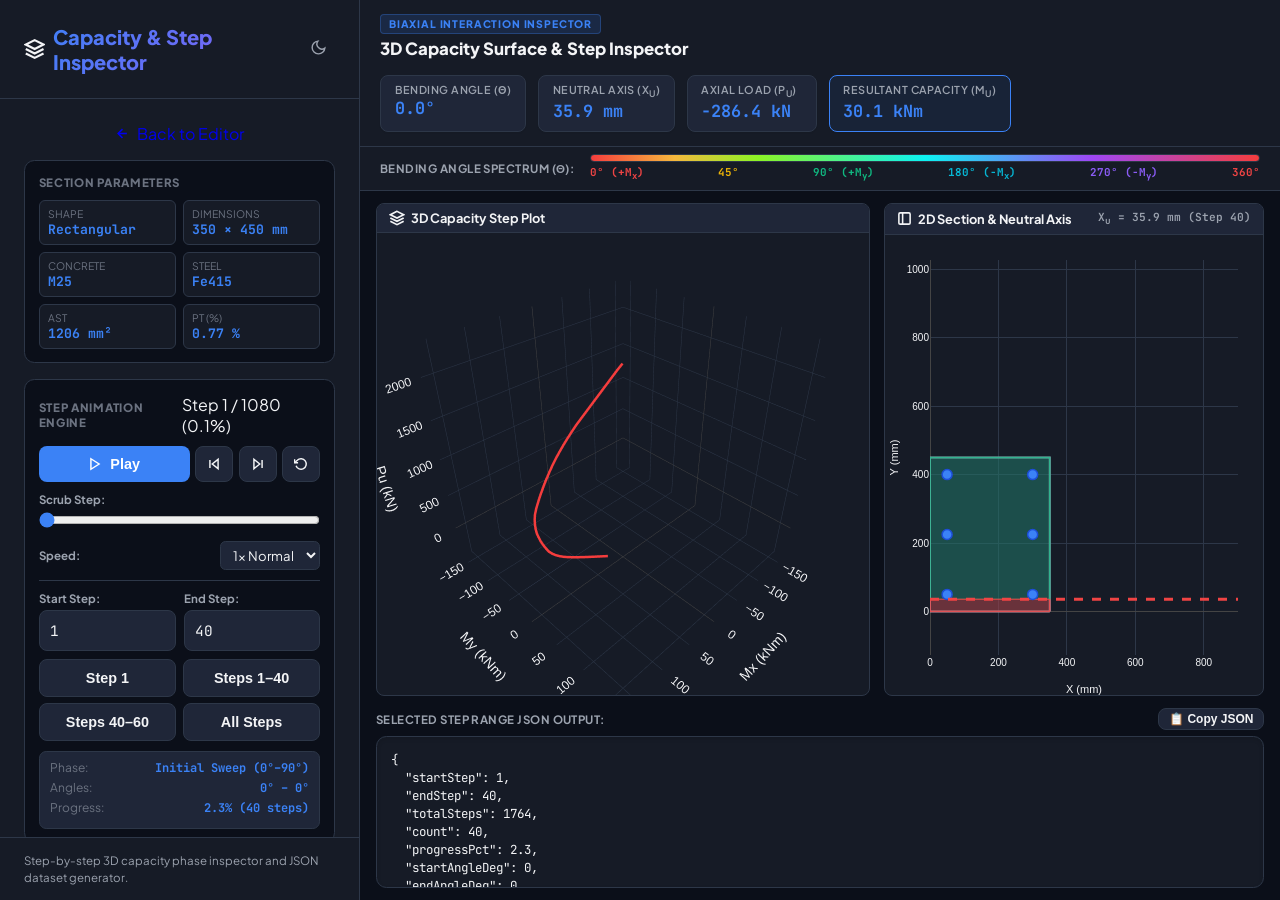
==== commit 956de86f: "Add Step Inspector & step-based 3D plotting Revamp advance view into a "Section Capacity & Step Insp" ====
--- a/advance.html
+++ b/advance.html
@@ -3,7 +3,7 @@
 <head>
     <meta charset="UTF-8">
     <meta name="viewport" content="width=device-width, initial-scale=1.0">
-    <title>Mu vs Pu – 3D Biaxial Failure Envelope</title>
+    <title>Mu vs Pu – Section Capacity & Step Inspector</title>
     <script src="./plotly-latest.min.js"></script>
     <link rel="preconnect" href="https://fonts.googleapis.com">
     <link rel="preconnect" href="https://fonts.gstatic.com" crossorigin>
@@ -11,109 +11,61 @@
     <link rel="stylesheet" href="./css/styles.css">
 
     <style>
-        /* ── Loading overlay ───────────────────────────────── */
-        .loading-overlay {
-            position:absolute; inset:0; z-index:100;
-            background:rgba(11,15,25,0.88);
-            backdrop-filter:blur(10px);
-            display:flex; flex-direction:column;
-            align-items:center; justify-content:center;
-            border-radius:.75rem; color:var(--text-primary);
-        }
-        .light-theme .loading-overlay { background:rgba(248,250,252,0.88); }
-        .spinner {
-            width:44px; height:44px;
-            border:4px solid var(--border-color);
-            border-top-color:var(--accent-color);
-            border-radius:50%; animation:spin 1s linear infinite; margin-bottom:1rem;
-        }
-        @keyframes spin { to { transform:rotate(360deg); } }
-        .prog-wrap {
-            width:200px; height:7px;
-            background:var(--bg-tertiary); border-radius:10px;
-            overflow:hidden; margin-top:.5rem;
-        }
-        .prog-fill {
-            height:100%; width:0;
-            background:linear-gradient(90deg,var(--accent-color),#8b5cf6);
-            transition:width .08s ease;
-        }
-
-        /* ── Single-plot container ─────────────────────────── */
-        .plot-card {
-            flex:1; display:flex; flex-direction:column;
-            overflow:hidden; position:relative;
-        }
-
-        /* ── Meta table ────────────────────────────────────── */
-        .meta-table { width:100%; border-collapse:collapse; font-size:.84rem; margin-bottom:1.2rem; }
-        .meta-table td { padding:.42rem 0; border-bottom:1px dashed var(--border-color); }
-        .meta-table td.v { text-align:right; font-family:var(--font-mono); font-weight:600; color:var(--accent-color); }
-
-        /* ── Live-values panel ─────────────────────────────── */
-        #livePanel {
-            display:none; /* shown only in process mode */
-            background:var(--bg-secondary);
-            border:1px solid var(--border-color);
-            border-radius:.65rem; padding:.85rem .95rem;
-            margin-bottom:1rem; font-size:.82rem;
-        }
-        .lv-title {
-            font-weight:700; font-size:.78rem; letter-spacing:.08em;
-            text-transform:uppercase; color:var(--text-secondary);
-            margin-bottom:.6rem;
-        }
-        .lv-row {
-            display:flex; justify-content:space-between; align-items:center;
-            padding:.28rem 0; border-bottom:1px solid var(--border-color);
-        }
-        .lv-row:last-child { border-bottom:none; }
-        .lv-label { color:var(--text-secondary); }
-        .lv-val {
-            font-family:var(--font-mono); font-weight:600;
-            color:var(--accent-color); min-width:80px; text-align:right;
-            transition:color .15s;
-        }
-        .lv-divider {
-            height:1px; background:var(--border-color);
-            margin:.4rem 0;
-        }
-        .mini-bar-wrap {
-            height:4px; background:var(--bg-tertiary); border-radius:4px;
-            overflow:hidden; margin-top:.5rem; margin-bottom:.2rem;
-        }
-        .mini-bar-fill {
-            height:100%; width:0%;
-            background:linear-gradient(90deg,#3b82f6,#8b5cf6);
-            transition:width .08s linear;
-        }
-        .mini-bar-fill.xu-bar { background:linear-gradient(90deg,#10b981,#3b82f6); }
-
-        /* ── Controls row ──────────────────────────────────── */
-        .ctrl-row { display:flex; gap:.5rem; align-items:center; margin-bottom:.6rem; flex-wrap:wrap; }
-        .speed-wrap { display:flex; align-items:center; gap:.4rem; font-size:.8rem; color:var(--text-secondary); margin-top:.5rem; }
-        .speed-wrap input[type=range] { flex:1; accent-color:var(--accent-color); }
-        .tag-chip {
-            display:inline-block; padding:.15rem .5rem; border-radius:.3rem;
-            font-size:.75rem; font-weight:600; background:var(--bg-tertiary);
-            border:1px solid var(--border-color); color:var(--text-secondary);
-        }
+        .preset-btn-grid {
+            display: grid;
+            grid-template-columns: 1fr 1fr;
+            gap: 0.4rem;
+            margin-top: 0.5rem;
+        }
+        .step-input-row {
+            display: grid;
+            grid-template-columns: 1fr 1fr;
+            gap: 0.5rem;
+            margin-bottom: 0.5rem;
+        }
+        .json-box {
+            background: var(--bg-secondary);
+            border: 1px solid var(--border-color);
+            border-radius: 0.65rem;
+            padding: 0.85rem;
+            font-family: var(--font-mono);
+            font-size: 0.78rem;
+            line-height: 1.45;
+            color: var(--text-primary);
+            overflow: auto;
+            max-height: 180px;
+            white-space: pre-wrap;
+            word-break: break-all;
+            box-shadow: inset 0 2px 4px rgba(0, 0, 0, 0.1);
+        }
+        .phase-badge-box {
+            background: var(--bg-tertiary);
+            border: 1px solid var(--border-color);
+            border-radius: 0.45rem;
+            padding: 0.5rem 0.65rem;
+            margin-top: 0.6rem;
+            font-size: 0.75rem;
+        }
+        .phase-row {
+            display: flex;
+            justify-content: space-between;
+            margin-bottom: 0.25rem;
+        }
+        .phase-label { color: var(--text-muted); }
+        .phase-val { font-weight: 700; color: var(--accent-color); font-family: var(--font-mono); }
     </style>
 </head>
 
 <body>
-<!-- ══════════════════════════════════════════════════════════════════
-     SIDEBAR
-══════════════════════════════════════════════════════════════════════ -->
 <div class="sidebar">
     <div class="sidebar-header">
         <h1>
-            <svg width="22" height="22" viewBox="0 0 24 24" fill="none" stroke="currentColor" stroke-width="2.5" stroke-linecap="round" stroke-linejoin="round">
+            <svg width="22" height="22" viewBox="0 0 24 24" fill="none" stroke="currentColor" stroke-width="2.5">
                 <polygon points="12 2 2 7 12 12 22 7 12 2"></polygon>
                 <polyline points="2 17 12 22 22 17"></polyline>
                 <polyline points="2 12 12 17 22 12"></polyline>
             </svg>
-            3D Failure Surface
+            Capacity & Step Inspector
         </h1>
         <button class="theme-toggle" onclick="toggleTheme()" title="Toggle theme">
             <svg id="themeIcon" width="17" height="17" viewBox="0 0 24 24" fill="none" stroke="currentColor" stroke-width="2">
@@ -123,13 +75,12 @@
     </div>
 
     <div class="sidebar-content">
-        <!-- Back Navigation -->
         <a href="./index.html" class="btn btn-secondary back-nav-btn">
             <svg width="15" height="15" viewBox="0 0 24 24" fill="none" stroke="currentColor" stroke-width="2.5"><line x1="19" y1="12" x2="5" y2="12"></line><polyline points="12 19 5 12 12 5"></polyline></svg>
             Back to Editor
         </a>
 
-        <!-- 1. Section Details Card -->
+        <!-- Section Details Card -->
         <div class="sidebar-card">
             <div class="card-mini-header">
                 <span class="card-mini-title">Section Parameters</span>
@@ -144,106 +95,75 @@
             </div>
         </div>
 
-        <!-- 2. View Mode & Filters Card -->
+        <!-- Step Phase & Animation Controller Card -->
         <div class="sidebar-card">
             <div class="card-mini-header">
-                <span class="card-mini-title">Capacity Surface View Mode</span>
-            </div>
-
-            <div class="radio-group">
-                <label class="custom-radio">
-                    <input type="radio" name="surfaceViewMode" value="full" checked onchange="handleViewModeChange('full')">
-                    <span class="radio-circle"></span>
-                    <span class="radio-text">3D Biaxial Failure Envelope (Full Surface)</span>
-                </label>
-
-                <label class="custom-radio" style="margin-top:0.45rem;">
-                    <input type="radio" name="surfaceViewMode" value="single" onchange="handleViewModeChange('single')">
-                    <span class="radio-circle"></span>
-                    <span class="radio-text">2D Planar Capacity Curve (Specific Angle θ)</span>
-                </label>
-            </div>
-
-            <!-- Theta Selector Dropdown (shown when Single Angle mode is selected) -->
-            <div id="singleThetaWrap" class="theta-selector-box" style="display:none; margin-top:0.6rem;">
-                <label for="singleThetaSelect" class="select-label">Bending Angle (θ):</label>
-                <select id="singleThetaSelect" class="clean-select" onchange="onSingleThetaChange(this.value)">
-                    <option value="0" selected>0° (Major Axis +Mx)</option>
-                    <option value="10">10°</option>
-                    <option value="20">20°</option>
-                    <option value="30">30°</option>
-                    <option value="40">40°</option>
-                    <option value="45">45° (Biaxial 1:1 Diagonal)</option>
-                    <option value="50">50°</option>
-                    <option value="60">60°</option>
-                    <option value="70">70°</option>
-                    <option value="80">80°</option>
-                    <option value="90">90° (Minor Axis +My)</option>
-                    <option value="120">120°</option>
-                    <option value="135">135°</option>
-                    <option value="150">150°</option>
-                    <option value="180">180° (-Mx)</option>
-                    <option value="225">225°</option>
-                    <option value="270">270° (-My)</option>
-                    <option value="315">315°</option>
+                <span class="card-mini-title">Step Animation Engine</span>
+                <span id="animStepBadge" class="tag-chip">Step 1 / 1080 (0.1%)</span>
+            </div>
+
+            <!-- Animation Controls Row -->
+            <div style="display:flex; gap:0.35rem; margin-bottom:0.6rem;">
+                <button id="animPlayPauseBtn" class="btn btn-primary" onclick="togglePlayPauseAnimation()" style="flex:1;">
+                    <svg width="14" height="14" viewBox="0 0 24 24" fill="none" stroke="currentColor" stroke-width="2.5"><polygon points="5 3 19 12 5 21 5 3"></polygon></svg> Play
+                </button>
+                <button class="btn btn-secondary" onclick="stepBackwardAnimation()" title="Step Backward" style="width:38px; padding:0; display:flex; align-items:center; justify-content:center;">
+                    <svg width="14" height="14" viewBox="0 0 24 24" fill="none" stroke="currentColor" stroke-width="2.5"><polygon points="19 20 9 12 19 4 19 20"></polygon><line x1="5" y1="19" x2="5" y2="5"></line></svg>
+                </button>
+                <button class="btn btn-secondary" onclick="stepForwardAnimation()" title="Step Forward" style="width:38px; padding:0; display:flex; align-items:center; justify-content:center;">
+                    <svg width="14" height="14" viewBox="0 0 24 24" fill="none" stroke="currentColor" stroke-width="2.5"><polygon points="5 4 15 12 5 20 5 4"></polygon><line x1="19" y1="5" x2="19" y2="19"></line></svg>
+                </button>
+                <button class="btn btn-secondary" onclick="resetStepAnimation()" title="Reset" style="width:38px; padding:0; display:flex; align-items:center; justify-content:center;">
+                    <svg width="14" height="14" viewBox="0 0 24 24" fill="none" stroke="currentColor" stroke-width="2.5"><polyline points="1 4 1 10 7 10"></polyline><path d="M3.51 15a9 9 0 1 0 2.13-9.36L1 10"></path></svg>
+                </button>
+            </div>
+
+            <!-- Scrubber Slider -->
+            <div style="margin-bottom:0.6rem;">
+                <label class="select-label">Scrub Step:</label>
+                <input type="range" id="animStepSlider" min="1" max="1080" value="1" oninput="jumpToStep(this.value)" style="width:100%; accent-color:var(--accent-color);">
+            </div>
+
+            <!-- Speed Control -->
+            <div style="display:flex; justify-content:space-between; align-items:center; margin-bottom:0.6rem;">
+                <label class="select-label" style="margin:0;">Speed:</label>
+                <select class="clean-select" style="width:100px; padding:0.25rem 0.5rem;" onchange="setAnimationSpeed(this.value)">
+                    <option value="0.5">0.5x Slow</option>
+                    <option value="1" selected>1x Normal</option>
+                    <option value="2">2x Fast</option>
+                    <option value="5">5x Rapid</option>
                 </select>
             </div>
 
-            <label class="custom-toggle" style="margin-top: 0.75rem; border-top: 1px solid var(--border-color); padding-top: 0.6rem;">
-                <input type="checkbox" id="showProcess" checked onchange="toggleProcessPanel()">
-                <span class="toggle-track"><span class="toggle-thumb"></span></span>
-                <span class="toggle-text">Live Calculation Inspector</span>
-            </label>
-        </div>
-
-        <!-- 3. Live Calculation Inspector (Visible when Live Calculation Inspector toggle is ON) -->
-        <div id="livePanel" class="sidebar-card">
-            <div class="card-mini-header">
-                <span class="card-mini-title">Live Value Inspector</span>
-                <span id="lv-status" class="tag-chip">Idle</span>
-            </div>
-
-            <div class="lv-group">
-                <div class="lv-row"><span class="lv-label">Angle (θ)</span><span class="lv-val" id="lv-theta">—</span></div>
-                <div class="mini-bar-wrap"><div class="mini-bar-fill" id="lv-angle-bar"></div></div>
-            </div>
-
-            <div class="lv-group">
-                <div class="lv-row"><span class="lv-label">NA Depth (X<sub>u</sub>)</span><span class="lv-val" id="lv-xu">—</span></div>
-                <div class="mini-bar-wrap"><div class="mini-bar-fill xu-bar" id="lv-xu-bar"></div></div>
-            </div>
-
-            <div class="meta-grid" style="margin-top:0.6rem;">
-                <div class="meta-item"><span class="meta-lbl">Cc (Concrete)</span><span id="lv-cc" class="meta-val">—</span></div>
-                <div class="meta-item"><span class="meta-lbl">Cs (Steel Comp)</span><span id="lv-cs" class="meta-val">—</span></div>
-                <div class="meta-item"><span class="meta-lbl">Ts (Steel Tens)</span><span id="lv-ts" class="meta-val">—</span></div>
-                <div class="meta-item"><span class="meta-lbl">P<sub>u</sub> Load</span><span id="lv-pu" class="meta-val">—</span></div>
-                <div class="meta-item"><span class="meta-lbl">M<sub>x</sub> Moment</span><span id="lv-mx" class="meta-val">—</span></div>
-                <div class="meta-item"><span class="meta-lbl">M<sub>y</sub> Moment</span><span id="lv-my" class="meta-val">—</span></div>
-            </div>
-
-            <!-- Play / Speed Controls inside Inspector -->
-            <div id="processControls" style="margin-top:0.75rem; border-top: 1px solid var(--border-color); padding-top: 0.75rem;">
-                <div class="ctrl-row">
-                    <button class="btn btn-primary" id="btnPlayPause" onclick="handlePlayPause()" style="flex:1;">
-                        ▶ Play Sweep
-                    </button>
-                    <button class="btn btn-secondary" id="btnReset" onclick="handleReset()" style="width: auto;">
-                        ↺ Reset
-                    </button>
+            <div class="step-input-row" style="border-top:1px solid var(--border-color); padding-top:0.6rem; margin-bottom:0.4rem;">
+                <div>
+                    <label class="select-label">Start Step:</label>
+                    <input type="number" id="startStepInput" value="1" min="1" onchange="onStepInputChange()">
                 </div>
-                <div class="speed-wrap" style="margin-top: 0.6rem;">
-                    <span>Fast</span>
-                    <input type="range" id="animSpeed" min="0" max="120" step="10" value="20" style="flex:1;">
-                    <span>Slow</span>
+                <div>
+                    <label class="select-label">End Step:</label>
+                    <input type="number" id="endStepInput" value="40" min="1" onchange="onStepInputChange()">
                 </div>
             </div>
-        </div>
-
-        <!-- Section Operations Card -->
+
+            <div class="preset-btn-grid">
+                <button class="btn btn-secondary" onclick="runPlotSteps(1, 1)">Step 1</button>
+                <button class="btn btn-secondary" onclick="runPlotSteps(1, 40)">Steps 1–40</button>
+                <button class="btn btn-secondary" onclick="runPlotSteps(40, 60)">Steps 40–60</button>
+                <button class="btn btn-secondary" onclick="runPlotSteps(1, null)">All Steps</button>
+            </div>
+
+            <div class="phase-badge-box">
+                <div class="phase-row"><span class="phase-label">Phase:</span><span class="phase-val" id="phaseNameVal">—</span></div>
+                <div class="phase-row"><span class="phase-label">Angles:</span><span class="phase-val" id="phaseAngleVal">—</span></div>
+                <div class="phase-row"><span class="phase-label">Progress:</span><span class="phase-val" id="phaseProgressVal">—</span></div>
+            </div>
+        </div>
+
+        <!-- Actions Card -->
         <div class="sidebar-card">
             <div class="card-mini-header">
-                <span class="card-mini-title">Section Actions</span>
+                <span class="card-mini-title">Actions</span>
             </div>
             <button class="btn btn-secondary" onclick="document.getElementById('sectionFileInput').click()" style="margin-bottom:0.5rem;">
                 <svg width="13" height="13" viewBox="0 0 24 24" fill="none" stroke="currentColor" stroke-width="2.5"><path d="M12 21V9"></path><path d="m7 14 5-5 5 5"></path><path d="M5 3h14"></path></svg>
@@ -251,28 +171,24 @@
             </button>
             <input type="file" id="sectionFileInput" accept=".json" style="display:none;" onchange="loadSection(event)">
 
-            <button class="btn btn-primary" onclick="recompute3D()">
-                <svg width="15" height="15" viewBox="0 0 24 24" fill="none" stroke="currentColor" stroke-width="2.5"><path d="M21.5 2v6h-6M21.34 15.57a10 10 0 1 1-.57-8.38l5.67-5.67"></path></svg>
-                Recompute Surface
+            <button class="btn btn-secondary" onclick="downloadJSON()">
+                <svg width="13" height="13" viewBox="0 0 24 24" fill="none" stroke="currentColor" stroke-width="2.5"><path d="M21 15v4a2 2 0 0 1-2 2H5a2 2 0 0 1-2-2v-4"></path><polyline points="7 10 12 15 17 10"></polyline><line x1="12" y1="15" x2="12" y2="3"></line></svg>
+                Download JSON File
             </button>
         </div>
     </div>
 
     <div class="sidebar-footer">
-        Hover on the surface to see the column rotate and the NA plane shift. Enable
-        <b>Show Process</b> and press <b>Play</b> to watch each point computed live.
+        Step-by-step 3D capacity phase inspector and JSON dataset generator.
     </div>
 </div>
 
-<!-- ══════════════════════════════════════════════════════════════════
-     MAIN PLOT AREA & DASHBOARD
-══════════════════════════════════════════════════════════════════════ -->
 <div class="main-container">
     <!-- Top Concept & HUD Banner -->
     <div class="hud-header">
         <div class="hud-title-wrap">
-            <div class="hud-badge">Biaxial Interaction Envelope</div>
-            <h2 class="hud-main-title">3D Failure Surface (P<sub>u</sub> – M<sub>x</sub> – M<sub>y</sub>)</h2>
+            <div class="hud-badge">Biaxial Interaction Inspector</div>
+            <h2 class="hud-main-title">3D Capacity Surface & Step Inspector</h2>
         </div>
         <div class="hud-metrics">
             <div class="hud-card">
@@ -300,57 +216,56 @@
         <div class="color-spectrum">
             <div class="spectrum-gradient"></div>
             <div class="spectrum-labels">
-                <span style="color:#ef4444;">0° (Red: +M<sub>x</sub>)</span>
+                <span style="color:#ef4444;">0° (+M<sub>x</sub>)</span>
                 <span style="color:#eab308;">45°</span>
-                <span style="color:#10b981;">90° (Green: +M<sub>y</sub>)</span>
-                <span style="color:#06b6d4;">180° (Cyan: -M<sub>x</sub>)</span>
-                <span style="color:#8b5cf6;">270° (Violet: -M<sub>y</sub>)</span>
+                <span style="color:#10b981;">90° (+M<sub>y</sub>)</span>
+                <span style="color:#06b6d4;">180° (-M<sub>x</sub>)</span>
+                <span style="color:#8b5cf6;">270° (-M<sub>y</sub>)</span>
                 <span style="color:#ef4444;">360°</span>
             </div>
         </div>
     </div>
 
-    <div style="flex:1; padding:1rem; overflow:hidden; display:flex; flex-direction:column;">
-        <div class="plot-card card" style="flex:1; display:flex; flex-direction:column;">
-
-            <!-- Loading overlay -->
-            <div id="loadingOverlay" class="loading-overlay" style="display:none;">
-                <div class="spinner"></div>
-                <div style="font-weight:700;font-size:1.05rem;">Generating 3D Capacity Surface Mesh…</div>
-                <div id="progressText" style="font-size:.88rem;color:var(--text-secondary);margin-top:.2rem;">0 %</div>
-                <div class="prog-wrap"><div class="prog-fill" id="progressBar"></div></div>
-            </div>
-
-            <!-- Clean 2-Column Split Viewport -->
-            <div style="flex:1; display:flex; gap:1rem; min-height:0; width:100%;">
-                <!-- Left: 3D Failure Surface -->
-                <div class="viewport-box" style="flex:1.4;">
-                    <div class="box-header">
-                        <div class="box-title">
-                            <svg width="16" height="16" viewBox="0 0 24 24" fill="none" stroke="currentColor" stroke-width="2.5"><polygon points="12 2 2 7 12 12 22 7 12 2"></polygon><polyline points="2 17 12 22 22 17"></polyline><polyline points="2 12 12 17 22 12"></polyline></svg>
-                            3D Failure Surface (Hover to rotate viewport)
-                        </div>
+    <div style="flex:1; padding:0.75rem 1rem; overflow:hidden; display:flex; flex-direction:column; gap:0.75rem;">
+        <!-- Plots Row -->
+        <div style="flex:1; display:flex; gap:0.85rem; min-height:0; width:100%;">
+            <!-- 3D Surface Viewport -->
+            <div class="viewport-box" style="flex:1.3;">
+                <div class="box-header">
+                    <div class="box-title">
+                        <svg width="16" height="16" viewBox="0 0 24 24" fill="none" stroke="currentColor" stroke-width="2.5"><polygon points="12 2 2 7 12 12 22 7 12 2"></polygon><polyline points="2 17 12 22 22 17"></polyline><polyline points="2 12 12 17 22 12"></polyline></svg>
+                        3D Capacity Step Plot
                     </div>
-                    <div id="plotlyPlot3D" style="flex:1; width:100%; height:100%; min-height:0;"></div>
                 </div>
-
-                <!-- Right: 2D Section Viewport -->
-                <div class="viewport-box" style="flex:1;">
-                    <div class="box-header">
-                        <div class="box-title">
-                            <svg width="15" height="15" viewBox="0 0 24 24" fill="none" stroke="currentColor" stroke-width="2.5"><rect x="3" y="3" width="18" height="18" rx="2" ry="2"></rect><line x1="9" y1="3" x2="9" y2="21"></line></svg>
-                            2D Section & Neutral Axis
-                        </div>
-                        <span class="box-tag" id="naDepthTag">X<sub>u</sub> = — mm</span>
+                <div id="plotlyPlot3D" style="flex:1; width:100%; height:100%; min-height:0;"></div>
+            </div>
+
+            <!-- 2D Section Viewport -->
+            <div class="viewport-box" style="flex:1;">
+                <div class="box-header">
+                    <div class="box-title">
+                        <svg width="15" height="15" viewBox="0 0 24 24" fill="none" stroke="currentColor" stroke-width="2.5"><rect x="3" y="3" width="18" height="18" rx="2" ry="2"></rect><line x1="9" y1="3" x2="9" y2="21"></line></svg>
+                        2D Section & Neutral Axis
                     </div>
-                    <div id="plotlyPlot2D" style="flex:1; width:100%; height:100%; min-height:0;"></div>
+                    <span class="box-tag" id="naDepthTag">X<sub>u</sub> = — mm</span>
                 </div>
-            </div>
+                <div id="plotlyPlot2D" style="flex:1; width:100%; height:100%; min-height:0;"></div>
+            </div>
+        </div>
+
+        <!-- JSON Dataset Viewer Row -->
+        <div style="height:180px; display:flex; flex-direction:column; min-height:0;">
+            <div style="display:flex; justify-content:space-between; align-items:center; margin-bottom:0.35rem;">
+                <span class="legend-title">Selected Step Range JSON Output:</span>
+                <button class="btn btn-secondary" onclick="copyJSONToClipboard()" style="padding:0.2rem 0.6rem; font-size:0.75rem; width:auto;">
+                    📋 Copy JSON
+                </button>
+            </div>
+            <pre class="json-box" id="jsonOutput">Generating step JSON...</pre>
         </div>
     </div>
 </div>
 
-<!-- ════════════════════════════════════════════════════════ Scripts -->
 <script src="./js/state.js"></script>
 <script src="./js/materials.js"></script>
 <script src="./js/geometry.js"></script>
@@ -359,12 +274,13 @@
 <script src="./js/section-editor.js"></script>
 
 <script>
-// ── Override applySection so loading a new section auto-recomputes ────────────
+let currentPhaseInfo = null;
+
 const _origApply = applySection;
 applySection = function(data) {
     _origApply(data);
     updateMetaLabels();
-    recompute3D();
+    runPlotSteps(1, 40);
 };
 
 function updateMetaLabels() {
@@ -381,78 +297,58 @@
     document.getElementById('metaPt').textContent  = `${(Asc/Ag*100).toFixed(2)} %`;
 }
 
-// ── Pre-compute + render (normal path) ────────────────────────────────────────
-function recompute3D() {
-    stopProcessAnimation();  // stop any running animation
-
-    const overlay = document.getElementById('loadingOverlay');
-    const bar     = document.getElementById('progressBar');
-    const text    = document.getElementById('progressText');
-    overlay.style.display = 'flex';
-    bar.style.width = '0%'; text.textContent = '0 %';
-
-    setTimeout(() => {
-        const mesh = generate3DSurfaceData(pct => {
-            bar.style.width  = pct + '%';
-            text.textContent = pct + ' %';
-        });
-        render3DPlot(mesh);
-        overlay.style.display = 'none';
-        resetPlayUI();
-    }, 80);
-}
-
-// ── Process panel toggle & Single Theta Slice toggle ─────────────────────────
-function toggleProcessPanel() {
-    const on = document.getElementById('showProcess').checked;
-    document.getElementById('livePanel').style.display      = on ? 'block' : 'none';
-    document.getElementById('processControls').style.display = on ? 'block' : 'none';
-    updateProcessTraces();  // show/hide comp block on the plot
-}
-
-// ── View Mode & Single Theta Slice Handlers ──────────────────────────────────
-function handleViewModeChange(mode) {
-    // Reset any running or paused animation state instantly when radio mode changes
-    handleReset();
-
-    const isSingle = (mode === 'single');
-    document.getElementById('singleThetaWrap').style.display = isSingle ? 'block' : 'none';
-    const angleVal = document.getElementById('singleThetaSelect').value;
-    filterByTheta(isSingle ? parseInt(angleVal) : null);
-}
-
-function onSingleThetaChange(angleVal) {
-    handleReset();
-    const isSingle = document.querySelector('input[name="surfaceViewMode"]:checked')?.value === 'single';
-    if (isSingle) {
-        filterByTheta(parseInt(angleVal));
+function runPlotSteps(startStep, endStep) {
+    if (typeof plot3DSteps !== 'function') return;
+
+    if (endStep === null) {
+        const all = getAllAnimationSteps();
+        endStep = all.length;
     }
-}
-
-function resetPlayUI() {
-    const btn = document.getElementById('btnPlayPause');
-    if (btn) { btn.textContent = '▶ Play'; btn.disabled = false; }
-}
-
-// ── Theme toggle ──────────────────────────────────────────────────────────────
+
+    document.getElementById('startStepInput').value = startStep;
+    document.getElementById('endStepInput').value = endStep;
+
+    currentPhaseInfo = plot3DSteps(startStep, endStep);
+
+    if (currentPhaseInfo && !currentPhaseInfo.error) {
+        document.getElementById('phaseNameVal').textContent = currentPhaseInfo.phaseName;
+        document.getElementById('phaseAngleVal').textContent = `${currentPhaseInfo.startAngleDeg}° – ${currentPhaseInfo.endAngleDeg}°`;
+        document.getElementById('phaseProgressVal').textContent = `${currentPhaseInfo.progressPct}% (${currentPhaseInfo.count} steps)`;
+
+        const jsonStr = JSON.stringify(currentPhaseInfo, null, 2);
+        document.getElementById('jsonOutput').textContent = jsonStr;
+    }
+}
+
+function onStepInputChange() {
+    const s = parseInt(document.getElementById('startStepInput').value) || 1;
+    const e = parseInt(document.getElementById('endStepInput').value) || s;
+    runPlotSteps(s, e);
+}
+
+function copyJSONToClipboard() {
+    const text = document.getElementById('jsonOutput').textContent;
+    navigator.clipboard.writeText(text).then(() => {
+        alert('JSON copied to clipboard!');
+    });
+}
+
+function downloadJSON() {
+    if (!currentPhaseInfo) return;
+    const dataStr = "data:text/json;charset=utf-8," + encodeURIComponent(JSON.stringify(currentPhaseInfo, null, 2));
+    const dlAnchorElem = document.createElement('a');
+    dlAnchorElem.setAttribute("href", dataStr);
+    dlAnchorElem.setAttribute("download", `step_range_${currentPhaseInfo.startStep}_to_${currentPhaseInfo.endStep}.json`);
+    dlAnchorElem.click();
+}
+
 function toggleTheme() {
     document.body.classList.toggle('light-theme');
-    const isLight = document.body.classList.contains('light-theme');
-    document.getElementById('themeIcon').innerHTML = isLight
-        ? `<circle cx="12" cy="12" r="5"></circle><line x1="12" y1="1" x2="12" y2="3"></line>
-           <line x1="12" y1="21" x2="12" y2="23"></line><line x1="4.22" y1="4.22" x2="5.64" y2="5.64"></line>
-           <line x1="18.36" y1="18.36" x2="19.78" y2="19.78"></line><line x1="1" y1="12" x2="3" y2="12"></line>
-           <line x1="21" y1="12" x2="23" y2="12"></line><line x1="4.22" y1="19.78" x2="5.64" y2="18.36"></line>
-           <line x1="18.36" y1="5.64" x2="19.78" y2="4.22"></line>`
-        : `<path d="M21 12.79A9 9 0 1 1 11.21 3 7 7 0 0 0 21 12.79z"></path>`;
-    recompute3D();
-}
-
-// ── Init ──────────────────────────────────────────────────────────────────────
+}
+
 window.onload = function() {
     updateMetaLabels();
-    toggleProcessPanel();   // apply initial state of checkbox
-    recompute3D();
+    runPlotSteps(1, 40);
 };
 </script>
 </body>
--- a/css/styles.css
+++ b/css/styles.css
@@ -603,6 +603,7 @@
             justify-content: space-between;
             gap: 1rem;
             flex-wrap: wrap;
+            box-shadow: 0 1px 3px rgba(0, 0, 0, 0.05);
         }
         .hud-title-wrap {
             display: flex;
@@ -615,7 +616,7 @@
             font-weight: 800;
             text-transform: uppercase;
             letter-spacing: 0.08em;
-            padding: 0.15rem 0.45rem;
+            padding: 0.18rem 0.5rem;
             border-radius: 0.25rem;
             background: rgba(59, 130, 246, 0.15);
             color: var(--accent-color);
@@ -639,6 +640,11 @@
             display: flex;
             flex-direction: column;
             min-width: 130px;
+            box-shadow: 0 1px 2px rgba(0, 0, 0, 0.04);
+            transition: transform 0.15s ease, border-color 0.15s ease;
+        }
+        .hud-card:hover {
+            border-color: var(--accent-color);
         }
         .hud-card.highlight {
             border-color: var(--accent-color);
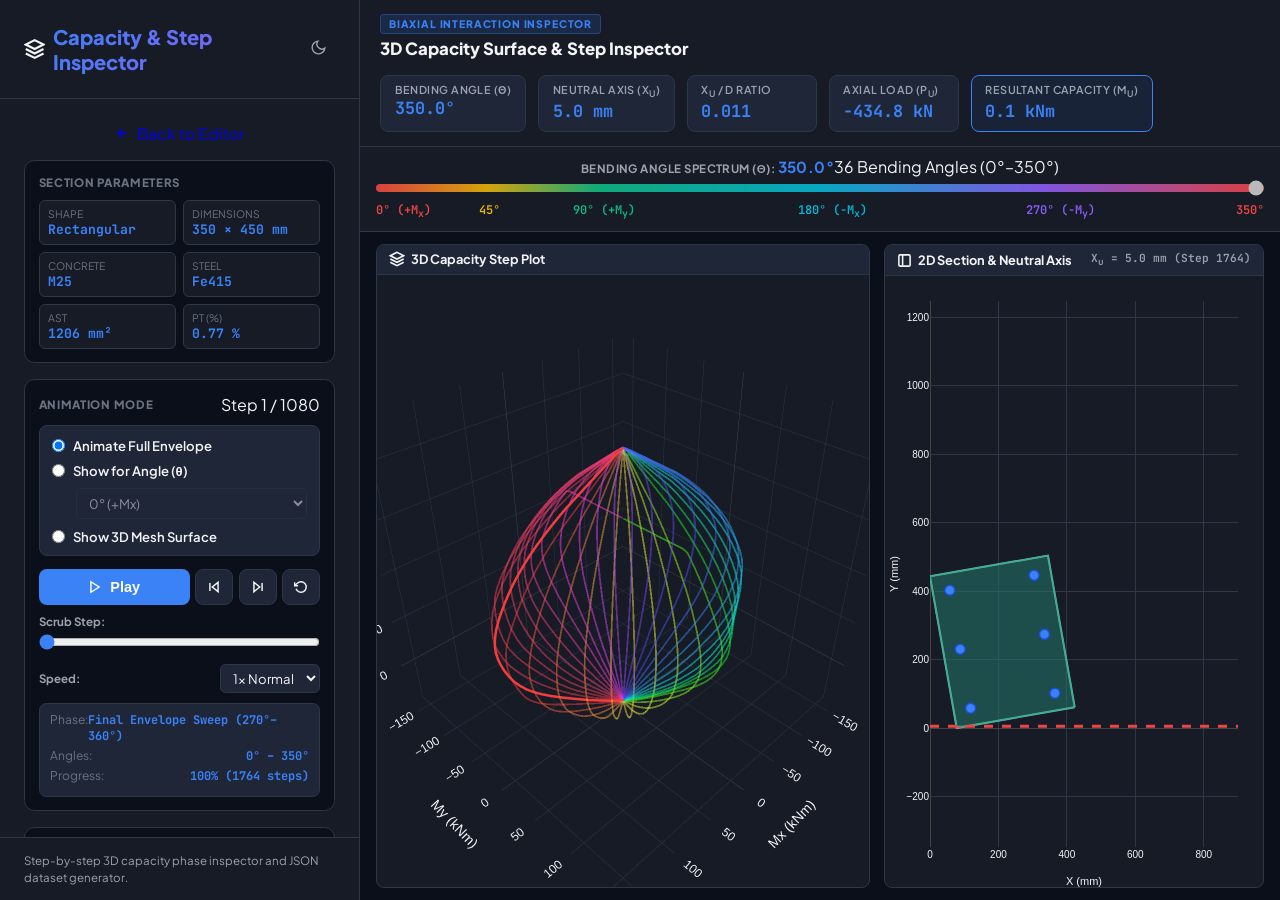
==== commit 11efb17e: "Add animation modes, 3D mesh & section caching Introduce new animation modes (Full / Angle / Mesh) w" ====
--- a/advance.html
+++ b/advance.html
@@ -98,11 +98,34 @@
         <!-- Step Phase & Animation Controller Card -->
         <div class="sidebar-card">
             <div class="card-mini-header">
-                <span class="card-mini-title">Step Animation Engine</span>
-                <span id="animStepBadge" class="tag-chip">Step 1 / 1080 (0.1%)</span>
-            </div>
-
-            <!-- Animation Controls Row -->
+                <span class="card-mini-title">Animation Mode</span>
+                <span id="animStepBadge" class="tag-chip">Step 1 / 1080</span>
+            </div>
+
+            <!-- Radio Button Mode Selection (3 Radio Buttons) -->
+            <div class="radio-mode-group" style="display:flex; flex-direction:column; gap:0.55rem; margin:0.6rem 0 0.8rem 0; background:var(--bg-tertiary); padding:0.65rem 0.75rem; border-radius:0.5rem; border:1px solid var(--border-color);">
+                <label style="display:flex; align-items:center; gap:0.5rem; font-size:0.82rem; font-weight:600; cursor:pointer;">
+                    <input type="radio" name="plotterMode" value="full" checked onchange="onPlotterModeChange()">
+                    Animate Full Envelope
+                </label>
+
+                <label style="display:flex; align-items:center; gap:0.5rem; font-size:0.82rem; font-weight:600; cursor:pointer;">
+                    <input type="radio" name="plotterMode" value="angle" onchange="onPlotterModeChange()">
+                    Show for Angle (θ)
+                </label>
+
+                <div id="thetaSelectWrap" style="margin-left:1.55rem; opacity:0.5; pointer-events:none; transition:opacity 0.2s ease;">
+                    <select id="thetaAngleSelect" class="clean-select" style="width:100%; padding:0.3rem 0.5rem;" onchange="onThetaAngleSelectChange()">
+                    </select>
+                </div>
+
+                <label style="display:flex; align-items:center; gap:0.5rem; font-size:0.82rem; font-weight:600; cursor:pointer;">
+                    <input type="radio" name="plotterMode" value="mesh" onchange="onPlotterModeChange()">
+                    Show 3D Mesh Surface
+                </label>
+            </div>
+
+            <!-- Animation Playback Controls -->
             <div style="display:flex; gap:0.35rem; margin-bottom:0.6rem;">
                 <button id="animPlayPauseBtn" class="btn btn-primary" onclick="togglePlayPauseAnimation()" style="flex:1;">
                     <svg width="14" height="14" viewBox="0 0 24 24" fill="none" stroke="currentColor" stroke-width="2.5"><polygon points="5 3 19 12 5 21 5 3"></polygon></svg> Play
@@ -135,28 +158,40 @@
                 </select>
             </div>
 
-            <div class="step-input-row" style="border-top:1px solid var(--border-color); padding-top:0.6rem; margin-bottom:0.4rem;">
-                <div>
-                    <label class="select-label">Start Step:</label>
-                    <input type="number" id="startStepInput" value="1" min="1" onchange="onStepInputChange()">
-                </div>
-                <div>
-                    <label class="select-label">End Step:</label>
-                    <input type="number" id="endStepInput" value="40" min="1" onchange="onStepInputChange()">
-                </div>
-            </div>
-
-            <div class="preset-btn-grid">
-                <button class="btn btn-secondary" onclick="runPlotSteps(1, 1)">Step 1</button>
-                <button class="btn btn-secondary" onclick="runPlotSteps(1, 40)">Steps 1–40</button>
-                <button class="btn btn-secondary" onclick="runPlotSteps(40, 60)">Steps 40–60</button>
-                <button class="btn btn-secondary" onclick="runPlotSteps(1, null)">All Steps</button>
-            </div>
-
             <div class="phase-badge-box">
                 <div class="phase-row"><span class="phase-label">Phase:</span><span class="phase-val" id="phaseNameVal">—</span></div>
                 <div class="phase-row"><span class="phase-label">Angles:</span><span class="phase-val" id="phaseAngleVal">—</span></div>
                 <div class="phase-row"><span class="phase-label">Progress:</span><span class="phase-val" id="phaseProgressVal">—</span></div>
+            </div>
+        </div>
+
+        <!-- Industry Demand Load Inspection Card (ETABS / spColumn Style) -->
+        <div class="sidebar-card">
+            <div class="card-mini-header">
+                <span class="card-mini-title">Demand Load Inspection</span>
+                <span id="dcStatusBadge" class="tag-chip" style="background:#10b98122; color:#10b981; border:1px solid #10b98144;">D/C: 0.00</span>
+            </div>
+            <div style="display:flex; flex-direction:column; gap:0.4rem; margin-top:0.4rem;">
+                <div style="display:flex; gap:0.35rem;">
+                    <div style="flex:1;">
+                        <label class="select-label">P<sub>u</sub> (kN):</label>
+                        <input type="number" id="demandPuInput" value="500" class="clean-select" style="width:100%; padding:0.25rem 0.4rem;" oninput="onDemandInputChange()">
+                    </div>
+                    <div style="flex:1;">
+                        <label class="select-label">M<sub>ux</sub> (kNm):</label>
+                        <input type="number" id="demandMuxInput" value="100" class="clean-select" style="width:100%; padding:0.25rem 0.4rem;" oninput="onDemandInputChange()">
+                    </div>
+                    <div style="flex:1;">
+                        <label class="select-label">M<sub>uy</sub> (kNm):</label>
+                        <input type="number" id="demandMuyInput" value="50" class="clean-select" style="width:100%; padding:0.25rem 0.4rem;" oninput="onDemandInputChange()">
+                    </div>
+                </div>
+
+                <div class="phase-badge-box" style="margin-top:0.3rem;">
+                    <div class="phase-row"><span class="phase-label">Demand M<sub>u</sub>:</span><span class="phase-val" id="demandMuVal">111.8 kNm</span></div>
+                    <div class="phase-row"><span class="phase-label">Capacity M<sub>u</sub>:</span><span class="phase-val" id="capacityMuVal">—</span></div>
+                    <div class="phase-row"><span class="phase-label">D/C Ratio:</span><span class="phase-val" id="dcRatioVal" style="font-weight:700; color:#10b981;">0.00 (PASS)</span></div>
+                </div>
             </div>
         </div>
 
@@ -200,6 +235,10 @@
                 <span class="hud-val" id="hudXu">—</span>
             </div>
             <div class="hud-card">
+                <span class="hud-label">X<sub>u</sub> / d Ratio</span>
+                <span class="hud-val" id="hudXud">—</span>
+            </div>
+            <div class="hud-card">
                 <span class="hud-label">Axial Load (P<sub>u</sub>)</span>
                 <span class="hud-val" id="hudPu">—</span>
             </div>
@@ -210,24 +249,27 @@
         </div>
     </div>
 
-    <!-- Surface Color Scale & Angle Legend -->
-    <div class="color-legend-bar">
-        <span class="legend-title">Bending Angle Spectrum (θ):</span>
-        <div class="color-spectrum">
-            <div class="spectrum-gradient"></div>
-            <div class="spectrum-labels">
-                <span style="color:#ef4444;">0° (+M<sub>x</sub>)</span>
-                <span style="color:#eab308;">45°</span>
-                <span style="color:#10b981;">90° (+M<sub>y</sub>)</span>
-                <span style="color:#06b6d4;">180° (-M<sub>x</sub>)</span>
-                <span style="color:#8b5cf6;">270° (-M<sub>y</sub>)</span>
-                <span style="color:#ef4444;">360°</span>
-            </div>
+    <!-- Surface Color Scale & Interactive Angle Slider -->
+    <div class="color-legend-bar" style="display:flex; flex-direction:column; gap:0.4rem; padding:0.6rem 1rem;">
+        <div style="display:flex; justify-content:space-between; align-items:center;">
+            <span class="legend-title">Bending Angle Spectrum (θ): <strong id="angleSpectrumVal" style="color:var(--accent-color); font-size:0.95rem;">0.0°</strong></span>
+            <span class="tag-chip" id="angleSpectrumChip">36 Bending Angles (0°–350°)</span>
+        </div>
+        
+        <input type="range" id="angleSpectrumSlider" min="0" max="350" step="10" value="0" disabled style="width:100%; height:8px; border-radius:4px; appearance:none; -webkit-appearance:none; background:linear-gradient(to right, #ef4444 0%, #eab308 12.5%, #10b981 25%, #06b6d4 50%, #8b5cf6 75%, #ef4444 100%); pointer-events:none; opacity:0.9;">
+
+        <div class="spectrum-labels" style="position:relative; width:100%; height:1.2rem; margin-top:0.25rem; font-size:0.75rem; font-weight:600;">
+            <span style="position:absolute; left:0%; transform:translateX(0%); color:#ef4444;">0° (+M<sub>x</sub>)</span>
+            <span style="position:absolute; left:12.8%; transform:translateX(-50%); color:#eab308;">45°</span>
+            <span style="position:absolute; left:25.7%; transform:translateX(-50%); color:#10b981;">90° (+M<sub>y</sub>)</span>
+            <span style="position:absolute; left:51.4%; transform:translateX(-50%); color:#06b6d4;">180° (-M<sub>x</sub>)</span>
+            <span style="position:absolute; left:77.1%; transform:translateX(-50%); color:#8b5cf6;">270° (-M<sub>y</sub>)</span>
+            <span style="position:absolute; right:0%; color:#ef4444;">350°</span>
         </div>
     </div>
 
     <div style="flex:1; padding:0.75rem 1rem; overflow:hidden; display:flex; flex-direction:column; gap:0.75rem;">
-        <!-- Plots Row -->
+        <!-- Plots Row (Full Height) -->
         <div style="flex:1; display:flex; gap:0.85rem; min-height:0; width:100%;">
             <!-- 3D Surface Viewport -->
             <div class="viewport-box" style="flex:1.3;">
@@ -252,17 +294,6 @@
                 <div id="plotlyPlot2D" style="flex:1; width:100%; height:100%; min-height:0;"></div>
             </div>
         </div>
-
-        <!-- JSON Dataset Viewer Row -->
-        <div style="height:180px; display:flex; flex-direction:column; min-height:0;">
-            <div style="display:flex; justify-content:space-between; align-items:center; margin-bottom:0.35rem;">
-                <span class="legend-title">Selected Step Range JSON Output:</span>
-                <button class="btn btn-secondary" onclick="copyJSONToClipboard()" style="padding:0.2rem 0.6rem; font-size:0.75rem; width:auto;">
-                    📋 Copy JSON
-                </button>
-            </div>
-            <pre class="json-box" id="jsonOutput">Generating step JSON...</pre>
-        </div>
     </div>
 </div>
 
@@ -297,6 +328,116 @@
     document.getElementById('metaPt').textContent  = `${(Asc/Ag*100).toFixed(2)} %`;
 }
 
+function initThetaDropdown() {
+    const sel = document.getElementById('thetaAngleSelect');
+    if (!sel) return;
+    sel.innerHTML = '';
+    for (let a = 0; a < 36; a++) {
+        const deg = a * 10;
+        const opt = document.createElement('option');
+        opt.value = deg;
+        opt.textContent = `${deg}° ${deg === 0 ? '(+Mx)' : deg === 90 ? '(+My)' : deg === 180 ? '(-Mx)' : deg === 270 ? '(-My)' : ''}`;
+        sel.appendChild(opt);
+    }
+}
+
+function onDemandInputChange() {
+    const puD = parseFloat(document.getElementById('demandPuInput').value) || 0;
+    const muxD = parseFloat(document.getElementById('demandMuxInput').value) || 0;
+    const muyD = parseFloat(document.getElementById('demandMuyInput').value) || 0;
+
+    if (typeof checkDemandLoadPoint !== 'function') return;
+    const res = checkDemandLoadPoint(puD, muxD, muyD);
+    if (!res) return;
+
+    document.getElementById('demandMuVal').textContent = `${res.muD.toFixed(1)} kNm`;
+    document.getElementById('capacityMuVal').textContent = `${res.muCap.toFixed(1)} kNm`;
+
+    const dcEl = document.getElementById('dcRatioVal');
+    const badgeEl = document.getElementById('dcStatusBadge');
+
+    if (res.isSafe) {
+        dcEl.textContent = `${res.dcRatio.toFixed(2)} (PASS)`;
+        dcEl.style.color = '#10b981';
+        badgeEl.textContent = `D/C: ${res.dcRatio.toFixed(2)} PASS`;
+        badgeEl.style.background = '#10b98122';
+        badgeEl.style.color = '#10b981';
+        badgeEl.style.borderColor = '#10b98144';
+    } else {
+        dcEl.textContent = `${res.dcRatio.toFixed(2)} (FAIL)`;
+        dcEl.style.color = '#ef4444';
+        badgeEl.textContent = `D/C: ${res.dcRatio.toFixed(2)} FAIL`;
+        badgeEl.style.background = '#ef444422';
+        badgeEl.style.color = '#ef4444';
+        badgeEl.style.borderColor = '#ef444444';
+    }
+}
+
+function onPlotterModeChange() {
+    const modeEl = document.querySelector('input[name="plotterMode"]:checked');
+    if (!modeEl) return;
+    const mode = modeEl.value;
+    const wrap = document.getElementById('thetaSelectWrap');
+    if (mode === 'angle') {
+        if (wrap) {
+            wrap.style.opacity = '1';
+            wrap.style.pointerEvents = 'auto';
+        }
+        onThetaAngleSelectChange();
+    } else if (mode === 'mesh') {
+        if (wrap) {
+            wrap.style.opacity = '0.5';
+            wrap.style.pointerEvents = 'none';
+        }
+        if (typeof pauseStepAnimation === 'function') pauseStepAnimation();
+        if (typeof plot3DMeshSurface === 'function') plot3DMeshSurface();
+    } else {
+        if (wrap) {
+            wrap.style.opacity = '0.5';
+            wrap.style.pointerEvents = 'none';
+        }
+        if (typeof setAnimationRange === 'function') setAnimationRange(1, 1080);
+        currentAnimStep = 1;
+        runPlotSteps(1, null);
+    }
+}
+function onAngleSpectrumSliderInput(degStr) {
+    const angleDeg = parseInt(degStr) || 0;
+    const valLabel = document.getElementById('angleSpectrumVal');
+    if (valLabel) valLabel.textContent = `${angleDeg.toFixed(1)}°`;
+
+    const radioAngle = document.querySelector('input[name="plotterMode"][value="angle"]');
+    if (radioAngle && !radioAngle.checked) {
+        radioAngle.checked = true;
+        const wrap = document.getElementById('thetaSelectWrap');
+        if (wrap) {
+            wrap.style.opacity = '1';
+            wrap.style.pointerEvents = 'auto';
+        }
+    }
+    const sel = document.getElementById('thetaAngleSelect');
+    if (sel) {
+        sel.value = angleDeg;
+        onThetaAngleSelectChange();
+    }
+}
+
+function onThetaAngleSelectChange() {
+    const sel = document.getElementById('thetaAngleSelect');
+    if (!sel) return;
+    const angleDeg = parseInt(sel.value) || 0;
+    const allSteps = getAllAnimationSteps();
+    const stepsPerAngle = Math.round(allSteps.length / 36) || 30;
+    const aIdx = angleDeg / 10;
+    const startStep = aIdx * stepsPerAngle + 1;
+    const endStep = (aIdx + 1) * stepsPerAngle;
+    
+    if (typeof pauseStepAnimation === 'function') pauseStepAnimation();
+    if (typeof setAnimationRange === 'function') setAnimationRange(startStep, endStep);
+    currentAnimStep = startStep;
+    runPlotSteps(startStep, startStep);
+}
+
 function runPlotSteps(startStep, endStep) {
     if (typeof plot3DSteps !== 'function') return;
 
@@ -304,9 +445,6 @@
         const all = getAllAnimationSteps();
         endStep = all.length;
     }
-
-    document.getElementById('startStepInput').value = startStep;
-    document.getElementById('endStepInput').value = endStep;
 
     currentPhaseInfo = plot3DSteps(startStep, endStep);
 
@@ -314,20 +452,12 @@
         document.getElementById('phaseNameVal').textContent = currentPhaseInfo.phaseName;
         document.getElementById('phaseAngleVal').textContent = `${currentPhaseInfo.startAngleDeg}° – ${currentPhaseInfo.endAngleDeg}°`;
         document.getElementById('phaseProgressVal').textContent = `${currentPhaseInfo.progressPct}% (${currentPhaseInfo.count} steps)`;
-
-        const jsonStr = JSON.stringify(currentPhaseInfo, null, 2);
-        document.getElementById('jsonOutput').textContent = jsonStr;
-    }
-}
-
-function onStepInputChange() {
-    const s = parseInt(document.getElementById('startStepInput').value) || 1;
-    const e = parseInt(document.getElementById('endStepInput').value) || s;
-    runPlotSteps(s, e);
+    }
 }
 
 function copyJSONToClipboard() {
-    const text = document.getElementById('jsonOutput').textContent;
+    if (!currentPhaseInfo) return;
+    const text = JSON.stringify(currentPhaseInfo, null, 2);
     navigator.clipboard.writeText(text).then(() => {
         alert('JSON copied to clipboard!');
     });
@@ -347,8 +477,13 @@
 }
 
 window.onload = function() {
+    if (typeof loadCachedSectionFromLocalStorage === 'function') {
+        loadCachedSectionFromLocalStorage();
+    }
     updateMetaLabels();
-    runPlotSteps(1, 40);
+    initThetaDropdown();
+    onDemandInputChange();
+    onPlotterModeChange();
 };
 </script>
 </body>
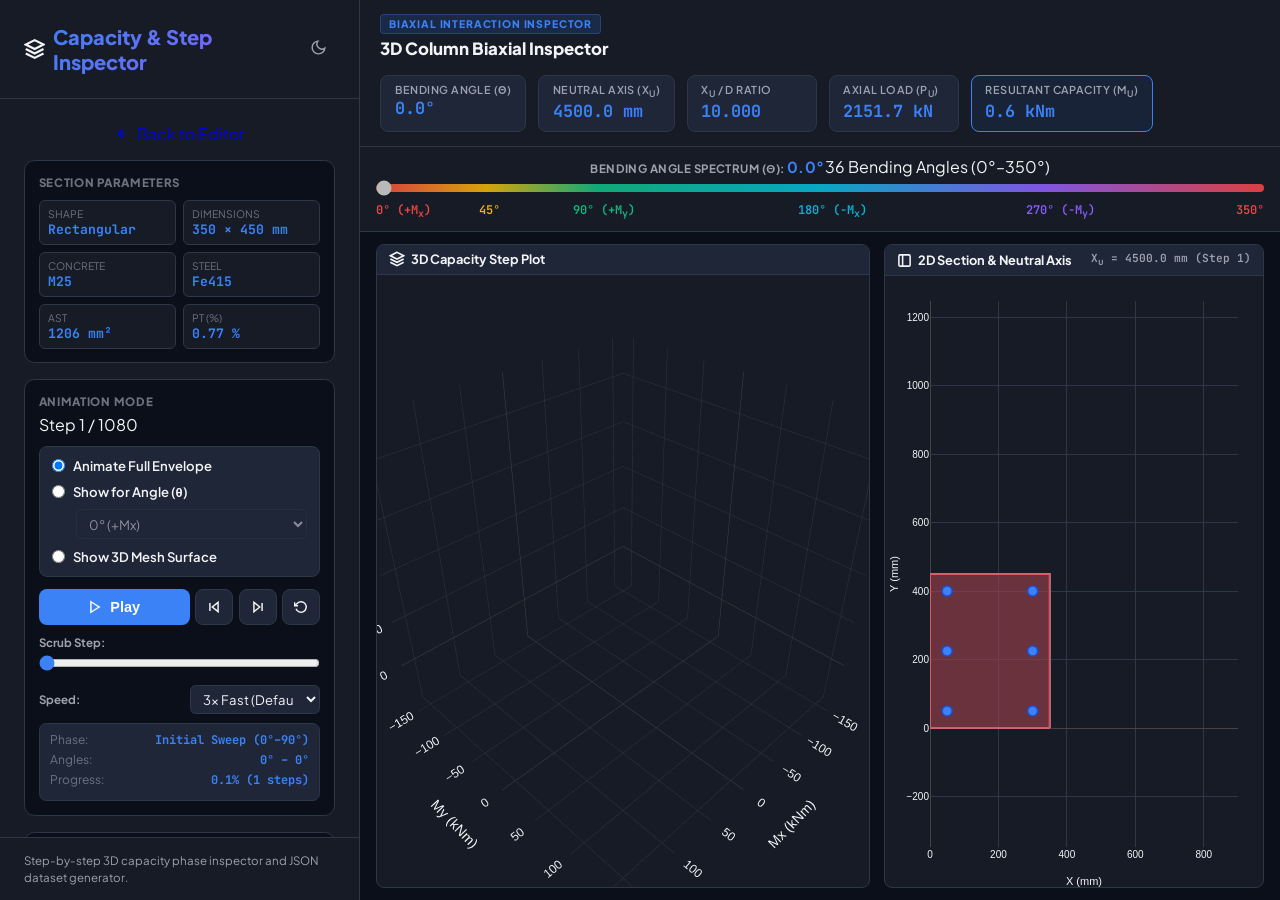
==== commit 8c679c44: "Add calc web worker and refine 3D plot UI Add a dedicated Web Worker (js/calc-worker.js) to offload " ====
--- a/advance.html
+++ b/advance.html
@@ -97,9 +97,9 @@
 
         <!-- Step Phase & Animation Controller Card -->
         <div class="sidebar-card">
-            <div class="card-mini-header">
+            <div class="card-mini-header" style="flex-direction:column; align-items:flex-start; gap:0.25rem;">
                 <span class="card-mini-title">Animation Mode</span>
-                <span id="animStepBadge" class="tag-chip">Step 1 / 1080</span>
+                <span id="animStepBadge" class="tag-chip" style="margin-top:0.1rem;">Step 1 / 1080</span>
             </div>
 
             <!-- Radio Button Mode Selection (3 Radio Buttons) -->
@@ -150,11 +150,11 @@
             <!-- Speed Control -->
             <div style="display:flex; justify-content:space-between; align-items:center; margin-bottom:0.6rem;">
                 <label class="select-label" style="margin:0;">Speed:</label>
-                <select class="clean-select" style="width:100px; padding:0.25rem 0.5rem;" onchange="setAnimationSpeed(this.value)">
+                <select class="clean-select" style="width:130px; padding:0.25rem 0.5rem;" onchange="setAnimationSpeed(this.value)">
                     <option value="0.5">0.5x Slow</option>
-                    <option value="1" selected>1x Normal</option>
-                    <option value="2">2x Fast</option>
-                    <option value="5">5x Rapid</option>
+                    <option value="1">1x Normal</option>
+                    <option value="2">2x Rapid</option>
+                    <option value="3" selected>3x Fast (Default)</option>
                 </select>
             </div>
 
@@ -169,29 +169,34 @@
         <div class="sidebar-card">
             <div class="card-mini-header">
                 <span class="card-mini-title">Demand Load Inspection</span>
-                <span id="dcStatusBadge" class="tag-chip" style="background:#10b98122; color:#10b981; border:1px solid #10b98144;">D/C: 0.00</span>
+                <span id="dcStatusBadge" class="tag-chip" style="background:var(--bg-tertiary); color:var(--text-secondary); border:1px solid var(--border-color);">D/C: —</span>
             </div>
             <div style="display:flex; flex-direction:column; gap:0.4rem; margin-top:0.4rem;">
                 <div style="display:flex; gap:0.35rem;">
                     <div style="flex:1;">
                         <label class="select-label">P<sub>u</sub> (kN):</label>
-                        <input type="number" id="demandPuInput" value="500" class="clean-select" style="width:100%; padding:0.25rem 0.4rem;" oninput="onDemandInputChange()">
+                        <input type="number" id="demandPuInput" placeholder="e.g. 500" class="clean-select" style="width:100%; padding:0.25rem 0.4rem;" oninput="onDemandInputChange()">
                     </div>
                     <div style="flex:1;">
                         <label class="select-label">M<sub>ux</sub> (kNm):</label>
-                        <input type="number" id="demandMuxInput" value="100" class="clean-select" style="width:100%; padding:0.25rem 0.4rem;" oninput="onDemandInputChange()">
+                        <input type="number" id="demandMuxInput" placeholder="e.g. 100" class="clean-select" style="width:100%; padding:0.25rem 0.4rem;" oninput="onDemandInputChange()">
                     </div>
                     <div style="flex:1;">
                         <label class="select-label">M<sub>uy</sub> (kNm):</label>
-                        <input type="number" id="demandMuyInput" value="50" class="clean-select" style="width:100%; padding:0.25rem 0.4rem;" oninput="onDemandInputChange()">
+                        <input type="number" id="demandMuyInput" placeholder="e.g. 50" class="clean-select" style="width:100%; padding:0.25rem 0.4rem;" oninput="onDemandInputChange()">
                     </div>
                 </div>
 
                 <div class="phase-badge-box" style="margin-top:0.3rem;">
-                    <div class="phase-row"><span class="phase-label">Demand M<sub>u</sub>:</span><span class="phase-val" id="demandMuVal">111.8 kNm</span></div>
+                    <div class="phase-row"><span class="phase-label">Demand M<sub>u</sub>:</span><span class="phase-val" id="demandMuVal">—</span></div>
                     <div class="phase-row"><span class="phase-label">Capacity M<sub>u</sub>:</span><span class="phase-val" id="capacityMuVal">—</span></div>
-                    <div class="phase-row"><span class="phase-label">D/C Ratio:</span><span class="phase-val" id="dcRatioVal" style="font-weight:700; color:#10b981;">0.00 (PASS)</span></div>
+                    <div class="phase-row"><span class="phase-label">D/C Ratio:</span><span class="phase-val" id="dcRatioVal" style="font-weight:700; color:var(--text-secondary);">—</span></div>
                 </div>
+
+                <button class="btn btn-secondary" onclick="clearDemandInputs()" style="width:100%; margin-top:0.35rem; padding:0.25rem 0.5rem; font-size:0.78rem; display:flex; align-items:center; justify-content:center; gap:0.3rem;">
+                    <svg width="12" height="12" viewBox="0 0 24 24" fill="none" stroke="currentColor" stroke-width="2.5"><polyline points="3 6 5 6 21 6"></polyline><path d="M19 6v14a2 2 0 0 1-2 2H7a2 2 0 0 1-2-2V6m3 0V4a2 2 0 0 1 2-2h4a2 2 0 0 1 2 2v2"></path></svg>
+                    Clear Demand Loads
+                </button>
             </div>
         </div>
 
@@ -223,7 +228,7 @@
     <div class="hud-header">
         <div class="hud-title-wrap">
             <div class="hud-badge">Biaxial Interaction Inspector</div>
-            <h2 class="hud-main-title">3D Capacity Surface & Step Inspector</h2>
+            <h2 class="hud-main-title">3D Column Biaxial Inspector</h2>
         </div>
         <div class="hud-metrics">
             <div class="hud-card">
@@ -311,7 +316,7 @@
 applySection = function(data) {
     _origApply(data);
     updateMetaLabels();
-    runPlotSteps(1, 40);
+    runPlotSteps(1, 1);
 };
 
 function updateMetaLabels() {
@@ -332,19 +337,47 @@
     const sel = document.getElementById('thetaAngleSelect');
     if (!sel) return;
     sel.innerHTML = '';
-    for (let a = 0; a < 36; a++) {
+    for (let a = 0; a <= 36; a++) {
         const deg = a * 10;
         const opt = document.createElement('option');
         opt.value = deg;
-        opt.textContent = `${deg}° ${deg === 0 ? '(+Mx)' : deg === 90 ? '(+My)' : deg === 180 ? '(-Mx)' : deg === 270 ? '(-My)' : ''}`;
+        opt.textContent = `${deg}° ${deg === 0 || deg === 360 ? '(+Mx)' : deg === 90 ? '(+My)' : deg === 180 ? '(-Mx)' : deg === 270 ? '(-My)' : ''}`;
         sel.appendChild(opt);
     }
 }
 
 function onDemandInputChange() {
-    const puD = parseFloat(document.getElementById('demandPuInput').value) || 0;
-    const muxD = parseFloat(document.getElementById('demandMuxInput').value) || 0;
-    const muyD = parseFloat(document.getElementById('demandMuyInput').value) || 0;
+    const rawPu = document.getElementById('demandPuInput').value.trim();
+    const rawMux = document.getElementById('demandMuxInput').value.trim();
+    const rawMuy = document.getElementById('demandMuyInput').value.trim();
+
+    const dcEl = document.getElementById('dcRatioVal');
+    const badgeEl = document.getElementById('dcStatusBadge');
+
+    if (rawPu === '' && rawMux === '' && rawMuy === '') {
+        activeDemandPoint = null;
+        document.getElementById('demandMuVal').textContent = '—';
+        document.getElementById('capacityMuVal').textContent = '—';
+        dcEl.textContent = '—';
+        dcEl.style.color = 'var(--text-secondary)';
+        badgeEl.textContent = 'D/C: —';
+        badgeEl.style.background = 'var(--bg-tertiary)';
+        badgeEl.style.color = 'var(--text-secondary)';
+        badgeEl.style.borderColor = 'var(--border-color)';
+
+        const modeEl = document.querySelector('input[name="plotterMode"]:checked');
+        const mode = modeEl ? modeEl.value : 'full';
+        if (mode === 'mesh') {
+            if (typeof plot3DMeshSurface === 'function') plot3DMeshSurface();
+        } else {
+            if (typeof plot3DSteps === 'function') plot3DSteps(activeRangeStart, currentAnimStep);
+        }
+        return;
+    }
+
+    const puD = parseFloat(rawPu) || 0;
+    const muxD = parseFloat(rawMux) || 0;
+    const muyD = parseFloat(rawMuy) || 0;
 
     if (typeof checkDemandLoadPoint !== 'function') return;
     const res = checkDemandLoadPoint(puD, muxD, muyD);
@@ -352,9 +385,6 @@
 
     document.getElementById('demandMuVal').textContent = `${res.muD.toFixed(1)} kNm`;
     document.getElementById('capacityMuVal').textContent = `${res.muCap.toFixed(1)} kNm`;
-
-    const dcEl = document.getElementById('dcRatioVal');
-    const badgeEl = document.getElementById('dcStatusBadge');
 
     if (res.isSafe) {
         dcEl.textContent = `${res.dcRatio.toFixed(2)} (PASS)`;
@@ -371,6 +401,22 @@
         badgeEl.style.color = '#ef4444';
         badgeEl.style.borderColor = '#ef444444';
     }
+
+    // Refresh 3D plot to render the live Demand Point marker
+    const modeEl = document.querySelector('input[name="plotterMode"]:checked');
+    const mode = modeEl ? modeEl.value : 'full';
+    if (mode === 'mesh') {
+        if (typeof plot3DMeshSurface === 'function') plot3DMeshSurface();
+    } else {
+        if (typeof plot3DSteps === 'function') plot3DSteps(activeRangeStart, currentAnimStep);
+    }
+}
+
+function clearDemandInputs() {
+    document.getElementById('demandPuInput').value = '';
+    document.getElementById('demandMuxInput').value = '';
+    document.getElementById('demandMuyInput').value = '';
+    onDemandInputChange();
 }
 
 function onPlotterModeChange() {
@@ -396,9 +442,11 @@
             wrap.style.opacity = '0.5';
             wrap.style.pointerEvents = 'none';
         }
-        if (typeof setAnimationRange === 'function') setAnimationRange(1, 1080);
+        const all = typeof getAllAnimationSteps === 'function' ? getAllAnimationSteps() : [];
+        const total = all.length || 1080;
+        if (typeof setAnimationRange === 'function') setAnimationRange(1, total);
         currentAnimStep = 1;
-        runPlotSteps(1, null);
+        runPlotSteps(1, 1);
     }
 }
 function onAngleSpectrumSliderInput(degStr) {
@@ -428,7 +476,7 @@
     const angleDeg = parseInt(sel.value) || 0;
     const allSteps = getAllAnimationSteps();
     const stepsPerAngle = Math.round(allSteps.length / 36) || 30;
-    const aIdx = angleDeg / 10;
+    const aIdx = (angleDeg % 360) / 10;
     const startStep = aIdx * stepsPerAngle + 1;
     const endStep = (aIdx + 1) * stepsPerAngle;
     
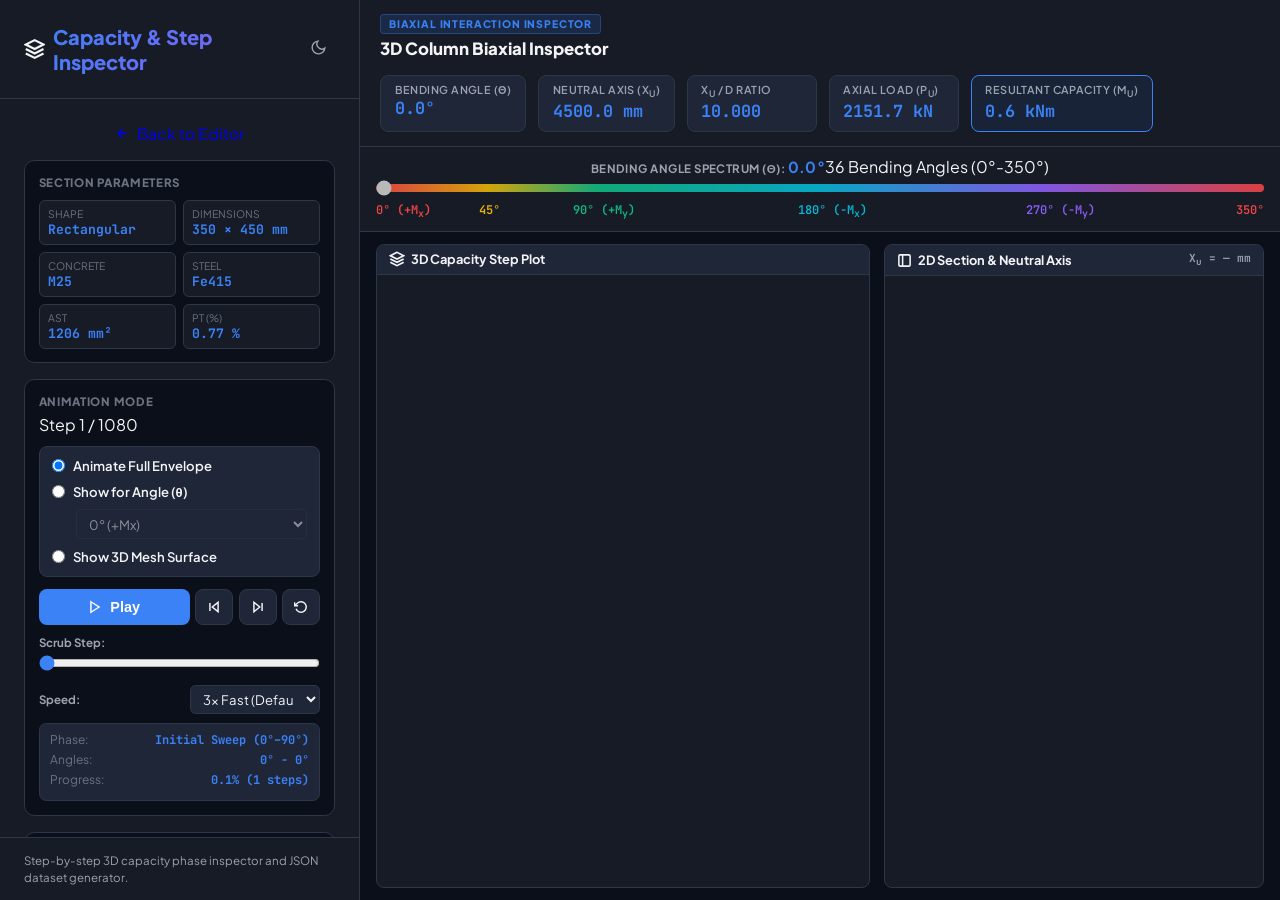
==== commit 7a6d43bb: "Metadata added" ====
--- a/advance.html
+++ b/advance.html
@@ -3,8 +3,22 @@
 <head>
     <meta charset="UTF-8">
     <meta name="viewport" content="width=device-width, initial-scale=1.0">
-    <title>Mu vs Pu – Section Capacity & Step Inspector</title>
-    <script src="./plotly-latest.min.js"></script>
+    <meta name="description" content="Step-by-step 3D Section Capacity & Phase Inspector for Biaxial Concrete Column Interaction Surfaces (IS 456). Inspect neutral axis depth, strain profiles, and demand-to-capacity ratios.">
+    <meta name="keywords" content="Mu vs Pu, Step Inspector, 3D Capacity Surface, Neutral Axis, Demand Load Inspection, IS 456, Structural Engineering">
+    <meta name="author" content="Mu vs Pu Team">
+    <meta name="robots" content="index, follow">
+
+    <!-- Open Graph / Facebook -->
+    <meta property="og:type" content="website">
+    <meta property="og:title" content="Mu vs Pu - Section Capacity & Step Inspector">
+    <meta property="og:description" content="Step-by-step 3D Section Capacity & Phase Inspector for Biaxial Concrete Column Interaction Surfaces based on IS 456 standards.">
+
+    <!-- Twitter -->
+    <meta name="twitter:card" content="summary">
+    <meta name="twitter:title" content="Mu vs Pu - Section Capacity & Step Inspector">
+    <meta name="twitter:description" content="Step-by-step 3D Section Capacity & Phase Inspector for Biaxial Concrete Column Interaction Surfaces based on IS 456 standards.">
+    <title>Mu vs Pu - Section Capacity & Step Inspector</title>
+    <script src="https://cdn.plot.ly/plotly-3.6.0.min.js" charset="utf-8"></script>
     <link rel="preconnect" href="https://fonts.googleapis.com">
     <link rel="preconnect" href="https://fonts.gstatic.com" crossorigin>
     <link href="https://fonts.googleapis.com/css2?family=Plus+Jakarta+Sans:wght@300;400;500;600;700;800&family=JetBrains+Mono:wght@400;500&display=swap" rel="stylesheet">
@@ -258,7 +272,7 @@
     <div class="color-legend-bar" style="display:flex; flex-direction:column; gap:0.4rem; padding:0.6rem 1rem;">
         <div style="display:flex; justify-content:space-between; align-items:center;">
             <span class="legend-title">Bending Angle Spectrum (θ): <strong id="angleSpectrumVal" style="color:var(--accent-color); font-size:0.95rem;">0.0°</strong></span>
-            <span class="tag-chip" id="angleSpectrumChip">36 Bending Angles (0°–350°)</span>
+            <span class="tag-chip" id="angleSpectrumChip">36 Bending Angles (0°-350°)</span>
         </div>
         
         <input type="range" id="angleSpectrumSlider" min="0" max="350" step="10" value="0" disabled style="width:100%; height:8px; border-radius:4px; appearance:none; -webkit-appearance:none; background:linear-gradient(to right, #ef4444 0%, #eab308 12.5%, #10b981 25%, #06b6d4 50%, #8b5cf6 75%, #ef4444 100%); pointer-events:none; opacity:0.9;">
@@ -498,7 +512,7 @@
 
     if (currentPhaseInfo && !currentPhaseInfo.error) {
         document.getElementById('phaseNameVal').textContent = currentPhaseInfo.phaseName;
-        document.getElementById('phaseAngleVal').textContent = `${currentPhaseInfo.startAngleDeg}° – ${currentPhaseInfo.endAngleDeg}°`;
+        document.getElementById('phaseAngleVal').textContent = `${currentPhaseInfo.startAngleDeg}° - ${currentPhaseInfo.endAngleDeg}°`;
         document.getElementById('phaseProgressVal').textContent = `${currentPhaseInfo.progressPct}% (${currentPhaseInfo.count} steps)`;
     }
 }
